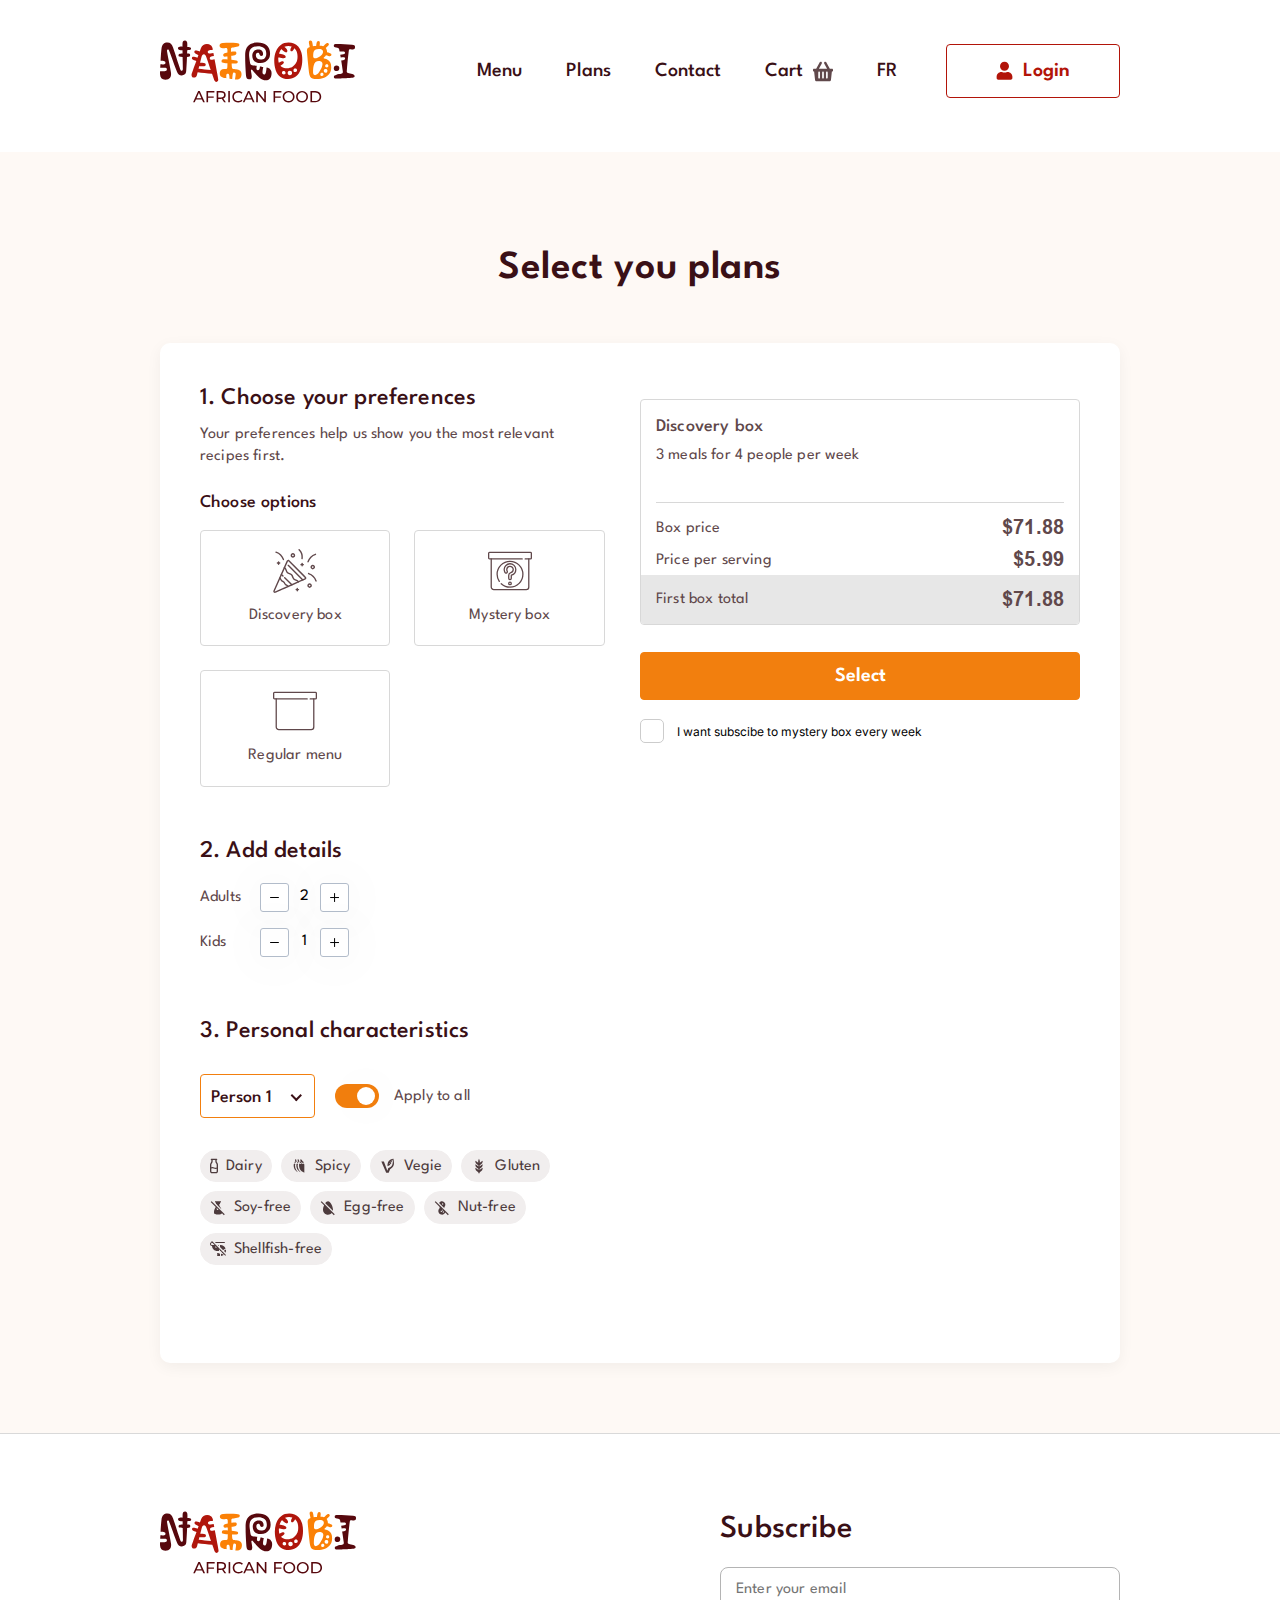
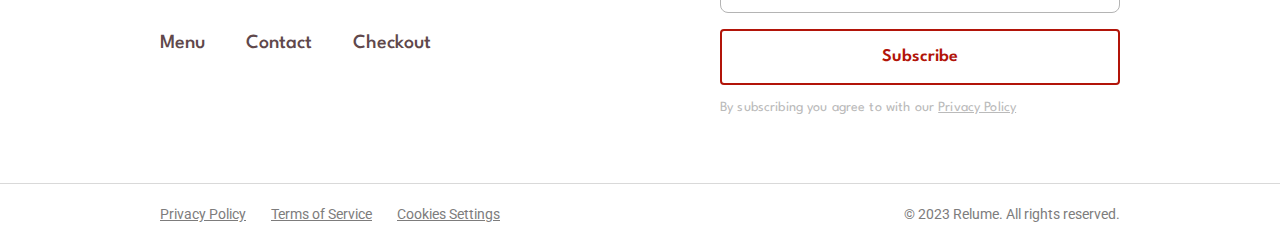
==== index.html @ 66b484bf "add" ====
<!doctype html>
<html lang="en">
<head>
	<meta charset="UTF-8">
	<meta name="viewport"
				content="width=device-width, user-scalable=no, initial-scale=1.0, maximum-scale=1.0, minimum-scale=1.0">
	<meta http-equiv="X-UA-Compatible" content="ie=edge">
	<title>Nairobi</title>

	
	<!-- Main style -->
	<link rel="stylesheet" href="css/normalize.css"/>
	<link rel="preconnect" href="https://fonts.googleapis.com">
	<link rel="preconnect" href="https://fonts.gstatic.com" crossorigin>
	<link href="https://fonts.googleapis.com/css2?family=Inter&family=League+Spartan:wght@300;400;500;600;700&family=Roboto&display=swap" rel="stylesheet">
	<link rel="stylesheet" href="css/font.css"/>
	<link rel="stylesheet" href="css/jquery.fancybox.min.css"/>
	<link rel="stylesheet" type="text/css" href="css/nice-select.css"/>
	<link rel="stylesheet" type="text/css" href="css/swiper.min.css"/>
	<link rel="stylesheet" type="text/css" href="css/styles.css"/>
	<link rel="stylesheet" type="text/css" href="css/responsive.css"/>
	
</head>
<body>

  <header>
		<div class="top-line">
			<div class="content-width">
				<div class="logo-wrap">
					<a href="index.html"><img src="img/logo.svg" alt=""></a>
				</div>
				<div class="right">
					<div class="top-menu">
						<ul>
							<li><a href="#">Menu</a></li>
							<li><a href="#">Plans </a></li>
							<li><a href="#">Contact</a></li>
							<li><a href="#">Cart <img src="img/icon-7.svg" alt=""></a></li>
							<li><a href="#">FR</a></li>
						</ul>
						<div class="btn-wrap">
							<a href="#" class="btn-default btn-border-red"><img src="img/icon-8.svg" alt="">Login</a>
						</div>
					</div>
					<div class="open-menu">
						<a href="#">
							<img src="img/icon-6-1.svg" alt="">
						</a>
					</div>
				</div>
			</div>
		</div>
  </header>


	<div class="menu-responsive" id="menu-responsive" style="display: none">
		<div class="wrap">
			<div class="mob-menu">
				<ul>
					<li><a href="#">Menu</a></li>
					<li><a href="#">Plans </a></li>
					<li><a href="#">Contact</a></li>
					<li><a href="#">Cart <img src="img/icon-7.svg" alt=""></a></li>
				</ul>
				<div class="btn-wrap">
					<a href="#" class="btn-default btn-border-red"><img src="img/icon-8.svg" alt="">Login</a>
				</div>
			</div>
		</div>
	</div>

	<main>

		<section class="choose-block">
			<div class="content-width">
				<h1>Select you plans </h1>
				<div class="content">
					<form action="#" class="form-default">
						<div class="left">
							<p class="title">1. Choose your preferences</p>
							<p>Your preferences help us show you the most relevant recipes first. </p>
							<div class="input-wrap input-big-check">
								<p class="label">Choose options</p>
								<div class="wrap">
									<div class="item">
										<input type="radio" id="select-1-1" name="select-1">
										<label for="select-1-1" class="select-label">
										<span class="img-wrap">
											<img src="img/icon-2-1.svg" alt="">
										</span>
											<span class="text">Discovery box </span>
											<span class="check-img"><img src="img/icon-3.svg" alt=""></span>
										</label>
									</div>
									<div class="item">
										<input type="radio" id="select-1-2" name="select-1">
										<label for="select-1-2" class="select-label">
										<span class="img-wrap">
											<img src="img/icon-2-2.svg" alt="">
										</span>
											<span class="text">Mystery box </span>
											<span class="check-img"><img src="img/icon-3.svg" alt=""></span>
										</label>
									</div>
									<div class="item">
										<input type="radio" id="select-1-3" name="select-1">
										<label for="select-1-3" class="select-label">
										<span class="img-wrap">
											<img src="img/icon-2-3.svg" alt="">
										</span>
											<span class="text">Regular menu </span>
											<span class="check-img"><img src="img/icon-3.svg" alt=""></span>
										</label>
									</div>
								</div>
							</div>
							<div class="input-wrap input-wrap-number-col">
								<p class="title">2. Add details </p>
								<div class="number-item">
									<p>Adults </p>
									<div class="input-number ">
										<div class="btn-count btn-count-plus"><img src="img/icon-4-2.svg" alt=""></div>
										<input type="text" name="count" value="2" class="form-control"/>
										<div class="btn-count btn-count-minus"><img src="img/icon-4-1.svg" alt=""></div>
									</div>
								</div>
								<div class="number-item">
									<p>Kids</p>
									<div class="input-number ">
										<div class="btn-count btn-count-plus"><img src="img/icon-4-2.svg" alt=""></div>
										<input type="text" name="count" value="1" class="form-control"/>
										<div class="btn-count btn-count-minus"><img src="img/icon-4-1.svg" alt=""></div>
									</div>
								</div>
							</div>
							<div class="input-wrap input-wrap-characteristics">
								<p class="title">3. Personal characteristics</p>
								<div class="wrap">
									<div class="select-block">
										<label class="form-label" for="lang"></label>
										<select id="lang">
											<option value="0">Person 1</option>
											<option value="1">Person 2</option>
											<option value="2">Person 3</option>
											<option value="3">Person 4</option>
										</select>
									</div>

									<div class="check-new">
										<input type="checkbox" id="check-new" name="check-new" checked>
										<label for="check-new" class="label-new"></label>
										<span class="text">Apply to all</span>
									</div>
								</div>
								<div class="wrap-check">
									<div class="check-item">
										<input type="checkbox" id="check-2-1" name="check-2">
										<label for="check-2-1" class="round-check">
											<img src="img/icon-5-1.svg" alt="">
											<span class="text">Dairy </span>
										</label>
									</div>
									<div class="check-item">
										<input type="checkbox" id="check-2-2" name="check-2">
										<label for="check-2-2" class="round-check">
											<img src="img/icon-5-2.svg" alt="">
											<span class="text">Spicy</span>
										</label>
									</div>
									<div class="check-item">
										<input type="checkbox" id="check-2-3" name="check-2">
										<label for="check-2-3" class="round-check">
											<img src="img/icon-5-3.svg" alt="">
											<span class="text">Vegie</span>
										</label>
									</div>
									<div class="check-item">
										<input type="checkbox" id="check-2-4" name="check-2">
										<label for="check-2-4" class="round-check">
											<img src="img/icon-5-4.svg" alt="">
											<span class="text">Gluten</span>
										</label>
									</div>
									<div class="check-item">
										<input type="checkbox" id="check-2-5" name="check-2">
										<label for="check-2-5" class="round-check">
											<img src="img/icon-5-5.svg" alt="">
											<span class="text">Soy-free</span>
										</label>
									</div>
									<div class="check-item">
										<input type="checkbox" id="check-2-6" name="check-2">
										<label for="check-2-6" class="round-check">
											<img src="img/icon-5-6.svg" alt="">
											<span class="text">Egg-free</span>
										</label>
									</div>
									<div class="check-item">
										<input type="checkbox" id="check-2-7" name="check-2">
										<label for="check-2-7" class="round-check">
											<img src="img/icon-5-7.svg" alt="">
											<span class="text">Nut-free</span>
										</label>
									</div>
									<div class="check-item">
										<input type="checkbox" id="check-2-8" name="check-2">
										<label for="check-2-8" class="round-check">
											<img src="img/icon-5-8.svg" alt="">
											<span class="text">Shellfish-free</span>
										</label>
									</div>
								</div>
							</div>
						</div>
						<div class="total-block">
							<div class="total-wrap">
								<p class="sub-title">Discovery box </p>
								<p class="info">3 meals for 4 people per week</p>
								<ul>
									<li>
										<p>Box price</p>
										<p><b>$71.88</b></p>
									</li>
									<li>
										<p>Price per serving</p>
										<p><b>$5.99</b></p>
									</li>
									<li class="last">
										<p>First box total</p>
										<p><b>$71.88</b></p>
									</li>
								</ul>
							</div>
							<div class="btn-wrap">
								<button type="submit" class="btn-default">Select </button>
							</div>
							<div class="check-total">
								<input type="checkbox" id="total" name="total">
								<label for="total" class="total-label">
									<span class="text">I want subscibe to mystery box every week</span>
								</label>
							</div>
						</div>
					</form>
				</div>
			</div>
		</section>

		
	</main>

  <footer>
    <div class="content-width">
			<div class="content">
				<div class="left">
					<div class="logo-wrap">
						<a href="index.html">
							<img src="img/logo.svg" alt="">
						</a>
					</div>
					<nav class="footer-menu">
						<ul>
							<li><a href="#">Menu</a></li>
							<li><a href="#">Contact</a></li>
							<li><a href="#">Checkout</a></li>
						</ul>
					</nav>
				</div>
				<div class="form-wrap">
					<p class="title">Subscribe</p>
					<form action="#" class="footer-form">
						<label for="subscribe"></label>
						<input type="email" name="subscribe" id="subscribe" placeholder="Enter your email">
						<button type="submit" class="btn-default btn-border-red">Subscribe</button>
					</form>
					<p>By subscribing you agree to with our <a href="#">Privacy Policy</a></p>
				</div>
			</div>
    </div>
		<div class="bottom">
			<div class="content-width">
				<ul class="bottom-menu">
					<li><a href="#">Privacy Policy</a></li>
					<li><a href="#">Terms of Service</a></li>
					<li><a href="#">Cookies Settings</a></li>
				</ul>
				<div class="text">
					<p>© 2023 Relume. All rights reserved.</p>
				</div>
			</div>
		</div>
  </footer>






  <script src="js/jquery.min.js"></script>
	<script src="js/swiper.js"></script>
	<script src="js/jquery.fancybox.min.js"></script>
	<script src="js/jquery.nice-select.min.js"></script>
	<script src="js/script.js"></script>
</body>
</html>
---- css/font.css ----
@font-face {
  font-family: 'Arial';
  src: url('../fonts/Arial-BoldMT.woff2') format('woff2'),
  url('../fonts/Arial-BoldMT.woff') format('woff');
  font-weight: bold;
  font-style: normal;
  font-display: swap;
}
---- css/nice-select.css ----
.nice-select {
  -webkit-tap-highlight-color: transparent;
  background-color: #fff;
  border-radius: 5px;
  border: solid 1px #e8e8e8;
  box-sizing: border-box;
  clear: both;
  cursor: pointer;
  display: block;
  float: left;
  font-family: inherit;
  font-size: 14px;
  font-weight: normal;
  height: 42px;
  line-height: 40px;
  outline: none;
  padding-left: 18px;
  padding-right: 30px;
  position: relative;
  text-align: left !important;
  -webkit-transition: all 0.2s ease-in-out;
  transition: all 0.2s ease-in-out;
  -webkit-user-select: none;
     -moz-user-select: none;
      -ms-user-select: none;
          user-select: none;
  white-space: nowrap;
  width: auto; }
  .nice-select:hover {
    border-color: #dbdbdb; }
  .nice-select:active, .nice-select.open, .nice-select:focus {
    border-color: #999; }
  .nice-select:after {
    border-bottom: 2px solid #999;
    border-right: 2px solid #999;
    content: '';
    display: block;
    height: 5px;
    margin-top: -4px;
    pointer-events: none;
    position: absolute;
    right: 12px;
    top: 50%;
    -webkit-transform-origin: 66% 66%;
        -ms-transform-origin: 66% 66%;
            transform-origin: 66% 66%;
    -webkit-transform: rotate(45deg);
        -ms-transform: rotate(45deg);
            transform: rotate(45deg);
    -webkit-transition: all 0.15s ease-in-out;
    transition: all 0.15s ease-in-out;
    width: 5px; }
  .nice-select.open:after {
    -webkit-transform: rotate(-135deg);
        -ms-transform: rotate(-135deg);
            transform: rotate(-135deg); }
  .nice-select.open .list {
    opacity: 1;
    pointer-events: auto;
    -webkit-transform: scale(1) translateY(0);
        -ms-transform: scale(1) translateY(0);
            transform: scale(1) translateY(0); }
  .nice-select.disabled {
    border-color: #ededed;
    color: #999;
    pointer-events: none; }
    .nice-select.disabled:after {
      border-color: #cccccc; }
  .nice-select.wide {
    width: 100%; }
    .nice-select.wide .list {
      left: 0 !important;
      right: 0 !important; }
  .nice-select.right {
    float: right; }
    .nice-select.right .list {
      left: auto;
      right: 0; }
  .nice-select.small {
    font-size: 12px;
    height: 36px;
    line-height: 34px; }
    .nice-select.small:after {
      height: 4px;
      width: 4px; }
    .nice-select.small .option {
      line-height: 34px;
      min-height: 34px; }
  .nice-select .list {
    background-color: #fff;
    border-radius: 5px;
    box-shadow: 0 0 0 1px rgba(68, 68, 68, 0.11);
    box-sizing: border-box;
    margin-top: 4px;
    opacity: 0;
    overflow: hidden;
    padding: 0;
    pointer-events: none;
    position: absolute;
    top: 100%;
    left: 0;
    -webkit-transform-origin: 50% 0;
        -ms-transform-origin: 50% 0;
            transform-origin: 50% 0;
    -webkit-transform: scale(0.75) translateY(-21px);
        -ms-transform: scale(0.75) translateY(-21px);
            transform: scale(0.75) translateY(-21px);
    -webkit-transition: all 0.2s cubic-bezier(0.5, 0, 0, 1.25), opacity 0.15s ease-out;
    transition: all 0.2s cubic-bezier(0.5, 0, 0, 1.25), opacity 0.15s ease-out;
    z-index: 9; }
    .nice-select .list:hover .option:not(:hover) {
      background-color: transparent !important; }
  .nice-select .option {
    cursor: pointer;
    font-weight: 400;
    line-height: 40px;
    list-style: none;
    min-height: 40px;
    outline: none;
    padding-left: 18px;
    padding-right: 29px;
    text-align: left;
    -webkit-transition: all 0.2s;
    transition: all 0.2s; }
    .nice-select .option:hover, .nice-select .option.focus, .nice-select .option.selected.focus {
      background-color: #f6f6f6; }
    .nice-select .option.selected {
      font-weight: bold; }
    .nice-select .option.disabled {
      background-color: transparent;
      color: #999;
      cursor: default; }

.no-csspointerevents .nice-select .list {
  display: none; }

.no-csspointerevents .nice-select.open .list {
  display: block; }
---- css/styles.css ----
/*&:after {
  content: "";
  display: table;
  clear: both;}*/
body {
  font-family: 'League Spartan', sans-serif;
  scroll-behavior: smooth;
  font-style: normal;
  font-weight: 400;
  font-size: 16px;
  line-height: 24px;
  min-width: 320px;
  position: relative;
  background: #fff;
  max-width: 3000px;
  margin: auto;
  color: #3A1016; }

header, section, footer {
  margin: auto; }

a {
  text-decoration: none; }
  a:focus {
    outline: none !important; }

a:hover, a:focus, a:active {
  text-decoration: none; }

* {
  -webkit-box-sizing: border-box;
  box-sizing: border-box;
  -webkit-font-smoothing: antialiased;
  -moz-osx-font-smoothing: grayscale; }

a, button {
  -webkit-transition: all .4s ease;
  transition: all .4s ease; }

figure {
  margin: 0; }
  figure img {
    width: auto;
    max-width: 100%;
    vertical-align: top; }

ul {
  margin: 0;
  padding: 0; }
  ul li {
    list-style-type: none; }

p, a {
  color: #3A1016;
  margin: 0; }

.content-width {
  width: 1530px;
  margin: auto; }

h1, h2 {
  margin: 0 0 30px; }

h3 {
  margin: 0 0 30px; }

h4 {
  margin: 0 0 30px; }

h5 {
  margin: 0 0 10px; }

h6 {
  margin: 0 0 10px; }

input:invalid {
  -webkit-box-shadow: none;
          box-shadow: none; }

input, textarea, button {
  outline: none !important; }

/*---------------------------------HEADER----------------------------------*/
header {
  background: #fff;
  position: relative;
  z-index: 99; }

.is-menu {
  overflow: hidden; }

header.is-active {
  z-index: 99999; }

.open-menu {
  display: none; }

.top-line {
  padding: 40px 0; }
  .top-line .content-width {
    display: -webkit-box;
    display: -ms-flexbox;
    display: flex;
    -webkit-box-pack: justify;
        -ms-flex-pack: justify;
            justify-content: space-between; }
  .top-line .logo-wrap {
    width: 196px; }
    .top-line .logo-wrap img {
      width: 100%; }
  .top-line .right {
    width: calc(100% - 200px); }
  .top-line .nav-list {
    padding-right: 200px;
    display: -webkit-box;
    display: -ms-flexbox;
    display: flex;
    width: -webkit-fit-content;
    width: -moz-fit-content;
    width: fit-content;
    margin: auto;
    padding-top: 5px; }
    .top-line .nav-list li {
      width: 135px;
      margin-right: 0;
      position: relative; }
      .top-line .nav-list li a {
        display: -webkit-box;
        display: -ms-flexbox;
        display: flex;
        -webkit-box-orient: vertical;
        -webkit-box-direction: normal;
            -ms-flex-direction: column;
                flex-direction: column;
        -webkit-box-align: center;
            -ms-flex-align: center;
                align-items: center;
        -webkit-box-pack: center;
            -ms-flex-pack: center;
                justify-content: center; }
        .top-line .nav-list li a .number {
          width: 28px;
          height: 28px;
          padding-top: 1px;
          background: #BFBFBF;
          color: #FFF;
          text-align: center;
          font-size: 20px;
          font-style: normal;
          font-weight: 600;
          line-height: 140%;
          /* 28px */
          letter-spacing: 0.2px;
          display: -webkit-box;
          display: -ms-flexbox;
          display: flex;
          -webkit-box-pack: center;
              -ms-flex-pack: center;
                  justify-content: center;
          -webkit-box-align: center;
              -ms-flex-align: center;
                  align-items: center;
          margin-bottom: 13px;
          border-radius: 100%;
          position: relative; }
          .top-line .nav-list li a .number .check {
            display: none; }
          .top-line .nav-list li a .number:after {
            position: absolute;
            top: 50%;
            left: calc(100% - 2px);
            width: 120px;
            content: '';
            height: 8px;
            background: #BFBFBF;
            margin-top: -4px; }
        .top-line .nav-list li a .text {
          color: #60484B;
          font-size: 20px;
          font-style: normal;
          font-weight: 500;
          line-height: normal;
          display: block;
          text-align: center; }
    .top-line .nav-list li:last-child {
      margin-right: 0; }
      .top-line .nav-list li:last-child .number:after {
        display: none; }
    .top-line .nav-list .active .number {
      font-size: 0;
      background: transparent; }
      .top-line .nav-list .active .number .check {
        display: block;
        width: 40px;
        min-width: 40px;
        height: 40px;
        margin: -4px 0 0 -6px;
        position: relative;
        border: 1px solid #F27F0E;
        background: #FFF;
        padding: 6px;
        border-radius: 100%;
        z-index: 2; }
        .top-line .nav-list .active .number .check img {
          width: 100%;
          height: 100%;
          position: relative;
          z-index: 10; }

.top-menu {
  display: -webkit-box;
  display: -ms-flexbox;
  display: flex;
  -webkit-box-pack: end;
      -ms-flex-pack: end;
          justify-content: flex-end;
  -webkit-box-align: center;
      -ms-flex-align: center;
          align-items: center;
  padding: 4px 0 0; }
  .top-menu ul {
    display: -webkit-box;
    display: -ms-flexbox;
    display: flex; }
    .top-menu ul li {
      margin-right: 44px; }
      .top-menu ul li a {
        display: -webkit-box;
        display: -ms-flexbox;
        display: flex;
        -webkit-box-align: center;
            -ms-flex-align: center;
                align-items: center;
        font-size: 20px;
        font-style: normal;
        font-weight: 500;
        line-height: 130%; }
        .top-menu ul li a img {
          margin-left: 10px; }
        .top-menu ul li a:hover {
          opacity: 0.7; }
    .top-menu ul li:last-child {
      margin-right: 0; }
  .top-menu .btn-wrap {
    margin-left: 49px; }
    .top-menu .btn-wrap a {
      border-width: 1px;
      height: 54px;
      line-height: 52px;
      padding: 0 49px; }
      .top-menu .btn-wrap a img {
        margin-right: 10px;
        position: relative;
        top: 4px; }
      .top-menu .btn-wrap a:hover img {
        -webkit-filter: invert(82%) sepia(86%) saturate(5402%) hue-rotate(303deg) brightness(272%) contrast(98%);
                filter: invert(82%) sepia(86%) saturate(5402%) hue-rotate(303deg) brightness(272%) contrast(98%); }

/*--------------------------------END-HEADER----------------------------------*/
/*----------------------------CHOOSE-BLOCK----------------------------*/
h1, h2 {
  color: #3A1016;
  text-align: center;
  font-size: 64px;
  font-style: normal;
  font-weight: 600;
  line-height: 120%;
  /* 76.8px */
  letter-spacing: 0.64px; }

.choose-block {
  padding: 93px 0 70px;
  background: #FEF9F5; }
  .choose-block h1, .choose-block h2 {
    margin-bottom: 75px; }
  .choose-block .content {
    border-radius: 10px;
    background: #FFF;
    -webkit-box-shadow: 0px 4px 15px 0px rgba(0, 0, 0, 0.05);
            box-shadow: 0px 4px 15px 0px rgba(0, 0, 0, 0.05);
    padding: 84px 113px;
    width: 1270px;
    margin: auto;
    max-width: 100%; }
    .choose-block .content p {
      color: #60484B;
      font-size: 16px;
      font-style: normal;
      font-weight: 400;
      line-height: 140%;
      /* 22.4px */
      letter-spacing: 0.16px;
      margin-bottom: 22px; }
    .choose-block .content .title {
      color: #3A1016;
      font-size: 24px;
      font-style: normal;
      font-weight: 500;
      line-height: 130%;
      margin-bottom: 10px; }
    .choose-block .content .label {
      color: #3A1016;
      font-size: 18px;
      font-style: normal;
      font-weight: 500;
      line-height: 24px;
      margin-bottom: 15px; }
  .choose-block .left {
    width: 46%; }
  .choose-block .total-block {
    width: 440px;
    padding-top: 16px; }
    .choose-block .total-block .btn-wrap {
      width: 100%;
      margin-bottom: 24px; }
      .choose-block .total-block .btn-wrap .btn-default {
        width: 100%; }
    .choose-block .total-block .total-wrap {
      border-radius: 4px;
      border: 1px solid #D8D8D8;
      background: #FFF;
      padding: 15px 15px 0;
      margin-bottom: 27px; }
    .choose-block .total-block .sub-title {
      font-size: 18px;
      font-style: normal;
      font-weight: 500;
      line-height: 24px;
      margin-bottom: 6px; }
    .choose-block .total-block .info {
      font-size: 16px;
      font-style: normal;
      font-weight: 400;
      line-height: 140%;
      /* 22.4px */
      letter-spacing: 0.16px;
      margin-bottom: 35px; }
    .choose-block .total-block ul {
      padding-top: 12px;
      border-top: 1px solid #D8D8D8; }
      .choose-block .total-block ul li {
        margin-bottom: 5px;
        display: -webkit-box;
        display: -ms-flexbox;
        display: flex;
        -webkit-box-pack: justify;
            -ms-flex-pack: justify;
                justify-content: space-between;
        -webkit-box-align: center;
            -ms-flex-align: center;
                align-items: center; }
        .choose-block .total-block ul li p {
          margin: 0;
          font-size: 16px;
          font-style: normal;
          font-weight: 400;
          line-height: 140%;
          /* 22.4px */
          letter-spacing: 0.16px; }
          .choose-block .total-block ul li p b {
            font-family: "Arial", sans-serif;
            font-size: 19.688px;
            font-style: normal;
            font-weight: 700;
            line-height: 24px; }
      .choose-block .total-block ul .last {
        position: relative;
        padding: 7px 0 10px;
        margin-bottom: 0; }
        .choose-block .total-block ul .last:after {
          position: absolute;
          top: -5px;
          bottom: 0;
          left: -15px;
          right: -15px;
          content: '';
          background: #E7E7E7;
          border-radius: 0 0 3px 3px; }
        .choose-block .total-block ul .last p {
          position: relative;
          z-index: 1; }
  .choose-block .check-total {
    position: relative; }
    .choose-block .check-total input {
      position: absolute;
      top: 0;
      left: 0;
      z-index: 2;
      opacity: 0;
      cursor: pointer; }
    .choose-block .check-total .total-label {
      display: block;
      width: -webkit-fit-content;
      width: -moz-fit-content;
      width: fit-content;
      padding-left: 37px;
      color: #000;
      font-family: "Inter", sans-serif;
      font-size: 12px;
      font-style: normal;
      font-weight: 400;
      line-height: normal;
      position: relative; }
      .choose-block .check-total .total-label:before {
        position: absolute;
        top: -5px;
        left: 0;
        content: '';
        width: 24px;
        height: 24px;
        border-radius: 5px;
        -webkit-box-sizing: border-box;
                box-sizing: border-box;
        border: 1px solid #cccccc; }
    .choose-block .check-total input:checked + .total-label:before {
      border-color: #F27F0E;
      background: #F27F0E; }
    .choose-block .check-total input:checked + .total-label:after {
      position: absolute;
      top: -4px;
      left: 1px;
      width: 22px;
      height: 22px;
      content: '';
      background: url("../img/icon-3.svg") no-repeat center;
      background-size: contain; }

.btn-default {
  display: inline-block;
  cursor: pointer;
  outline: none !important;
  border-radius: 4px;
  background: #F27F0E;
  text-align: center;
  padding: 0 20px;
  border: 1px solid #F27F0E;
  line-height: 46px;
  font-size: 20px;
  font-style: normal;
  font-weight: 600;
  color: #fff;
  height: 48px;
  -webkit-transition: all .4s ease;
  transition: all .4s ease; }
  .btn-default:hover {
    background: #b35904;
    border-color: #b35904; }

.form-default {
  display: -webkit-box;
  display: -ms-flexbox;
  display: flex;
  -webkit-box-pack: justify;
      -ms-flex-pack: justify;
          justify-content: space-between;
  -ms-flex-wrap: wrap;
      flex-wrap: wrap; }
  .form-default .input-wrap {
    margin-bottom: 49px;
    position: relative; }
  .form-default .input-big-check .wrap {
    display: -webkit-box;
    display: -ms-flexbox;
    display: flex;
    -ms-flex-wrap: wrap;
        flex-wrap: wrap;
    grid-gap: 24px 24px; }
    .form-default .input-big-check .wrap .item {
      width: calc(50% - 12px);
      position: relative; }
      .form-default .input-big-check .wrap .item input {
        position: absolute;
        top: 0;
        left: 0;
        width: 100%;
        height: 100%;
        opacity: 0;
        cursor: pointer;
        z-index: 2; }
      .form-default .input-big-check .wrap .item .select-label {
        display: -webkit-box;
        display: -ms-flexbox;
        display: flex;
        -webkit-box-orient: vertical;
        -webkit-box-direction: normal;
            -ms-flex-direction: column;
                flex-direction: column;
        -webkit-box-pack: center;
            -ms-flex-pack: center;
                justify-content: center;
        -webkit-box-align: center;
            -ms-flex-align: center;
                align-items: center;
        -webkit-transition: all .4s ease;
        transition: all .4s ease;
        position: relative;
        border-radius: 4px;
        border: 1px solid #D8D8D8;
        background: #FFF;
        padding: 18px 30px; }
        .form-default .input-big-check .wrap .item .select-label .img-wrap {
          width: 44px;
          height: 44px;
          margin-bottom: 12px; }
          .form-default .input-big-check .wrap .item .select-label .img-wrap img {
            width: 100%;
            vertical-align: top; }
        .form-default .input-big-check .wrap .item .select-label .text {
          color: #60484B;
          text-align: center;
          font-size: 16px;
          font-style: normal;
          font-weight: 400;
          line-height: 140%;
          /* 22.4px */
          letter-spacing: 0.16px;
          display: block; }
        .form-default .input-big-check .wrap .item .select-label .check-img {
          position: absolute;
          top: 9px;
          left: 9px;
          display: none;
          z-index: 5; }
      .form-default .input-big-check .wrap .item input:hover + .select-label {
        border: 1px solid #F27F0E;
        background: #F0F2F2; }
      .form-default .input-big-check .wrap .item input:checked + .select-label {
        border: 1px solid #F27F0E;
        background: #F0F2F2; }
        .form-default .input-big-check .wrap .item input:checked + .select-label .img-wrap img {
          -webkit-filter: invert(49%) sepia(74%) saturate(626%) hue-rotate(350deg) brightness(99%) contrast(99%);
                  filter: invert(49%) sepia(74%) saturate(626%) hue-rotate(350deg) brightness(99%) contrast(99%); }
        .form-default .input-big-check .wrap .item input:checked + .select-label .check-img {
          display: block; }
  .form-default .input-wrap-number-col p.title {
    margin-bottom: 16px; }
  .form-default .input-wrap-number-col .number-item {
    display: -webkit-box;
    display: -ms-flexbox;
    display: flex;
    -webkit-box-align: center;
        -ms-flex-align: center;
            align-items: center; }
    .form-default .input-wrap-number-col .number-item p {
      padding-top: 2px;
      color: #60484B;
      font-size: 16px;
      font-style: normal;
      font-weight: 400;
      line-height: 140%;
      /* 22.4px */
      letter-spacing: 0.16px;
      margin: 0;
      width: 60px; }
  .form-default .input-wrap-number-col .input-number {
    width: 89px;
    display: -webkit-box;
    display: -ms-flexbox;
    display: flex;
    -webkit-box-pack: justify;
        -ms-flex-pack: justify;
            justify-content: space-between;
    -webkit-box-orient: horizontal;
    -webkit-box-direction: reverse;
        -ms-flex-direction: row-reverse;
            flex-direction: row-reverse; }
    .form-default .input-wrap-number-col .input-number .btn-count {
      width: 29px;
      height: 29px;
      display: -webkit-box;
      display: -ms-flexbox;
      display: flex;
      -webkit-box-pack: center;
          -ms-flex-pack: center;
              justify-content: center;
      -webkit-box-align: center;
          -ms-flex-align: center;
              align-items: center;
      border-radius: 3px;
      border: 1px solid #B2BCCA;
      -webkit-box-shadow: 0px 2px 40px 0px rgba(133, 133, 133, 0.08);
              box-shadow: 0px 2px 40px 0px rgba(133, 133, 133, 0.08);
      cursor: pointer; }
    .form-default .input-wrap-number-col .input-number input {
      text-align: center;
      height: 29px;
      line-height: 30px;
      background: transparent;
      border: none;
      width: 29px; }
  .form-default .input-wrap-number-col .number-item + .number-item {
    margin-top: 16px; }
  .form-default .input-wrap-characteristics {
    padding-top: 10px; }
    .form-default .input-wrap-characteristics .title {
      margin-bottom: 27px; }
    .form-default .input-wrap-characteristics .wrap {
      display: -webkit-box;
      display: -ms-flexbox;
      display: flex;
      -ms-flex-wrap: wrap;
          flex-wrap: wrap;
      margin-bottom: 32px; }
    .form-default .input-wrap-characteristics .wrap-check {
      display: -webkit-box;
      display: -ms-flexbox;
      display: flex;
      -ms-flex-wrap: wrap;
          flex-wrap: wrap; }
      .form-default .input-wrap-characteristics .wrap-check .check-item {
        margin: 0 9px 9px 0;
        display: inline-block;
        position: relative; }
        .form-default .input-wrap-characteristics .wrap-check .check-item input {
          position: absolute;
          top: 0;
          left: 0;
          width: 100%;
          height: 100%;
          opacity: 0;
          cursor: pointer;
          z-index: 2; }
        .form-default .input-wrap-characteristics .wrap-check .check-item .round-check {
          display: -webkit-box;
          display: -ms-flexbox;
          display: flex;
          -webkit-transition: all .4s ease;
          transition: all .4s ease;
          -webkit-box-align: center;
              -ms-flex-align: center;
                  align-items: center;
          width: -webkit-fit-content;
          width: -moz-fit-content;
          width: fit-content;
          border-radius: 50px;
          background: #F1EEEE;
          border: 1px solid #F1EEEE;
          padding: 3px 9px; }
          .form-default .input-wrap-characteristics .wrap-check .check-item .round-check .text {
            color: #4D3B3D;
            font-size: 16px;
            font-style: normal;
            font-weight: 400;
            line-height: 140%;
            /* 22.4px */
            letter-spacing: 0.16px;
            display: inline-block;
            margin-left: 8px;
            padding-top: 2px; }
        .form-default .input-wrap-characteristics .wrap-check .check-item input:checked + .round-check {
          border: 1px solid #F27F0E;
          background: #FBF0D5; }
    .form-default .input-wrap-characteristics .select-block {
      margin-right: 20px; }
    .form-default .input-wrap-characteristics .check-new {
      position: relative;
      display: -webkit-box;
      display: -ms-flexbox;
      display: flex;
      -webkit-box-align: center;
          -ms-flex-align: center;
              align-items: center; }
      .form-default .input-wrap-characteristics .check-new input {
        position: absolute;
        top: 0;
        left: 0;
        width: 44px;
        height: 24px;
        opacity: 0;
        cursor: pointer;
        z-index: 2; }
      .form-default .input-wrap-characteristics .check-new .label-new {
        display: inline-block;
        width: 44px;
        border-radius: 100px;
        background: #F1EEEE;
        height: 24px;
        -webkit-transition: all .4s ease;
        transition: all .4s ease;
        position: relative;
        margin-right: 15px; }
        .form-default .input-wrap-characteristics .check-new .label-new:after {
          display: inline-block;
          position: absolute;
          top: 3px;
          left: 3px;
          content: '';
          border-radius: 100%;
          width: 18px;
          height: 18px;
          -webkit-box-shadow: 0px 2px 60px 0px rgba(26, 30, 35, 0.08), 0px 0px 60px 0px rgba(26, 30, 35, 0.12);
                  box-shadow: 0px 2px 60px 0px rgba(26, 30, 35, 0.08), 0px 0px 60px 0px rgba(26, 30, 35, 0.12);
          background: #fff;
          -webkit-transition: all .4s ease;
          transition: all .4s ease; }
      .form-default .input-wrap-characteristics .check-new .text {
        color: #60484B;
        font-size: 16px;
        font-style: normal;
        font-weight: 400;
        line-height: 140%;
        /* 22.4px */
        letter-spacing: 0.16px;
        padding-top: 2px; }
      .form-default .input-wrap-characteristics .check-new input:checked + .label-new {
        background: #F27F0E; }
        .form-default .input-wrap-characteristics .check-new input:checked + .label-new:after {
          left: 22px; }
  .form-default .nice-select {
    border-radius: 4px;
    border: 1px solid #F27F0E;
    background: #FFF;
    height: 44px;
    padding-left: 10px;
    line-height: 42px;
    color: #3A1016;
    font-size: 18px;
    font-style: normal;
    font-weight: 500;
    padding-top: 2px;
    min-width: 115px; }
    .form-default .nice-select:after {
      width: 6px;
      height: 6px;
      border-bottom: 2px solid #3A1016;
      border-right: 2px solid #3A1016;
      right: 15px; }
  .form-default .nice-select .list {
    min-width: 100%; }

/*---------------------------END-CHOOSE-BLOCK----------------------------*/
/*---------------------------FOOTER----------------------------*/
footer {
  border-top: 1px solid #D9D9D9;
  background: #FFF;
  padding: 77px 0 0; }
  footer .content {
    display: -webkit-box;
    display: -ms-flexbox;
    display: flex;
    -webkit-box-pack: justify;
        -ms-flex-pack: justify;
            justify-content: space-between;
    -ms-flex-wrap: wrap;
        flex-wrap: wrap; }
  footer .left {
    width: 50%; }
  footer .logo-wrap {
    margin-bottom: 50px; }
  footer .form-wrap {
    width: 400px; }
    footer .form-wrap p {
      color: #BABABA;
      font-size: 14px;
      font-style: normal;
      font-weight: 400;
      line-height: 120%;
      letter-spacing: 0.14px; }
      footer .form-wrap p a {
        color: #BABABA;
        font-size: 14px;
        font-style: normal;
        font-weight: 400;
        line-height: 120%;
        letter-spacing: 0.14px;
        -webkit-text-decoration-line: underline;
                text-decoration-line: underline; }
        footer .form-wrap p a:hover {
          color: #000; }
    footer .form-wrap .title {
      color: #3A1016;
      font-size: 32px;
      font-style: normal;
      font-weight: 500;
      line-height: 120%;
      /* 38.4px */
      letter-spacing: 0.32px;
      margin-bottom: 17px; }
  footer .footer-menu ul {
    display: -webkit-box;
    display: -ms-flexbox;
    display: flex;
    -ms-flex-wrap: wrap;
        flex-wrap: wrap; }
    footer .footer-menu ul li {
      margin-right: 41px; }
      footer .footer-menu ul li a {
        color: #60484B;
        font-size: 20px;
        font-style: normal;
        font-weight: 500;
        line-height: normal; }
        footer .footer-menu ul li a:hover {
          color: #000; }
    footer .footer-menu ul li:last-child {
      margin-right: 0; }
  footer .footer-form {
    width: 100%; }
    footer .footer-form label {
      display: none; }
    footer .footer-form input {
      width: 100%;
      border-radius: 8px;
      border: 1px solid #B4B4B4;
      background: #FFF;
      height: 46px;
      line-height: 44px;
      font-size: 16px;
      font-style: normal;
      font-weight: 400;
      letter-spacing: 0.16px;
      color: #000;
      margin-bottom: 16px;
      padding: 0 15px; }
    footer .footer-form button {
      width: 100%;
      font-size: 18px;
      height: 56px;
      line-height: 52px;
      margin-bottom: 15px; }
  footer .bottom {
    margin-top: 67px;
    padding: 20px 0 20px;
    border-top: 1px solid #D9D9D9; }
    footer .bottom .content-width {
      display: -webkit-box;
      display: -ms-flexbox;
      display: flex;
      -webkit-box-pack: justify;
          -ms-flex-pack: justify;
              justify-content: space-between;
      -ms-flex-wrap: wrap;
          flex-wrap: wrap; }
    footer .bottom .bottom-menu {
      display: -webkit-box;
      display: -ms-flexbox;
      display: flex; }
      footer .bottom .bottom-menu li {
        margin-right: 25px; }
        footer .bottom .bottom-menu li a {
          font-family: "Roboto", sans-serif;
          color: #7D7C7C;
          font-size: 14px;
          font-style: normal;
          font-weight: 400;
          line-height: 150%;
          /* 21px */
          -webkit-text-decoration-line: underline;
                  text-decoration-line: underline; }
          footer .bottom .bottom-menu li a:hover {
            color: #000; }
      footer .bottom .bottom-menu li:last-child {
        margin-right: 0; }
    footer .bottom p {
      color: #7D7C7C;
      font-family: "Roboto", sans-serif;
      font-size: 14px;
      font-style: normal;
      font-weight: 400;
      line-height: 150%; }

.btn-border-red {
  background: #fff;
  border: 2px solid #B21409;
  color: #B21409; }
  .btn-border-red:hover {
    background: #B21409;
    color: #fff; }

/*--------------------------END-FOOTER----------------------------*/
.card-item-package .elementor-image-box-img {
  height: 360px; }

.card-item-package .elementor-image-box-img img {
  width: 100%;
  height: 100%;
  -o-object-fit: cover;
     object-fit: cover;
  -o-object-position: center;
     object-position: center;
  border-radius: 12px; }

/*# sourceMappingURL=styles.css.map */
---- css/responsive.css ----
@media (max-width: 1650px) {
  .content-width {
    width: 1200px; } }
@media (max-width: 1280px) {
  .content-width {
    width: 960px; }

  .choose-block .content {
    padding: 40px; }

  h1, h2 {
    font-size: 40px; }

  .choose-block h1, .choose-block h2 {
    margin-bottom: 50px; }

  .top-line .nav-list {
    padding-right: 0; } }
@media (max-width: 991px) {
  .content-width {
    width: 720px; }

  .top-line .nav-list {
    display: none; }

  .top-line .logo-wrap {
    width: 120px; }

  .top-line {
    padding: 20px 0; }

  .open-menu {
    display: inline-block;
    margin: 12px 0 0; }
    .open-menu a {
      display: -webkit-box;
      display: -ms-flexbox;
      display: flex;
      -webkit-box-orient: vertical;
      -webkit-box-direction: normal;
          -ms-flex-direction: column;
              flex-direction: column;
      width: 30px;
      height: 25px;
      position: relative; }
      .open-menu a img {
        vertical-align: top; }
      .open-menu a:after {
        position: absolute;
        top: 50%;
        left: 50%;
        -webkit-transform: translate(-50%, -50%);
                transform: translate(-50%, -50%);
        content: url("../img/icon-6-2.svg");
        opacity: 0; }

  .is-active .open-menu a img {
    opacity: 0; }
  .is-active .open-menu a:after {
    opacity: 1; }

  .top-line .right {
    display: -webkit-box;
    display: -ms-flexbox;
    display: flex;
    -webkit-box-pack: end;
        -ms-flex-pack: end;
            justify-content: flex-end; }

  .menu-responsive {
    width: 100%;
    background-size: cover;
    padding: 0;
    overflow: auto;
    margin: 0;
    vertical-align: top;
    position: absolute;
    height: auto;
    max-height: 100%;
    right: -100vw;
    top: 0;
    background: transparent;
    -webkit-transition: all .4s ease;
    transition: all .4s ease; }
    .menu-responsive .wrap {
      padding: 120px 40px 65px;
      width: 300px;
      margin: auto;
      float: right;
      background: #fff;
      min-height: 100vh; }
    .menu-responsive .fancybox-close-small {
      display: none; }
    .menu-responsive .nav-list {
      display: -webkit-box;
      display: -ms-flexbox;
      display: flex;
      -webkit-box-orient: vertical;
      -webkit-box-direction: normal;
          -ms-flex-direction: column;
              flex-direction: column;
      width: -webkit-fit-content;
      width: -moz-fit-content;
      width: fit-content;
      margin: auto; }
      .menu-responsive .nav-list li {
        width: 135px;
        margin-bottom: 50px;
        position: relative; }
        .menu-responsive .nav-list li a {
          display: -webkit-box;
          display: -ms-flexbox;
          display: flex;
          -webkit-box-orient: vertical;
          -webkit-box-direction: normal;
              -ms-flex-direction: column;
                  flex-direction: column;
          -webkit-box-align: center;
              -ms-flex-align: center;
                  align-items: center;
          -webkit-box-pack: center;
              -ms-flex-pack: center;
                  justify-content: center; }
          .menu-responsive .nav-list li a .number {
            width: 28px;
            height: 28px;
            padding-top: 1px;
            background: #BFBFBF;
            color: #FFF;
            text-align: center;
            font-size: 20px;
            font-style: normal;
            font-weight: 600;
            line-height: 140%;
            /* 28px */
            letter-spacing: 0.2px;
            display: -webkit-box;
            display: -ms-flexbox;
            display: flex;
            -webkit-box-pack: center;
                -ms-flex-pack: center;
                    justify-content: center;
            -webkit-box-align: center;
                -ms-flex-align: center;
                    align-items: center;
            margin-bottom: 13px;
            border-radius: 100%;
            position: relative; }
            .menu-responsive .nav-list li a .number .check {
              display: none; }
          .menu-responsive .nav-list li a .text {
            color: #60484B;
            font-size: 20px;
            font-style: normal;
            font-weight: 500;
            line-height: normal;
            display: block;
            text-align: center; }
      .menu-responsive .nav-list li:last-child {
        margin-right: 0; }
        .menu-responsive .nav-list li:last-child .number:after {
          display: none; }
      .menu-responsive .nav-list .active .number {
        font-size: 0;
        background: transparent; }
        .menu-responsive .nav-list .active .number .check {
          display: block;
          width: 40px;
          min-width: 40px;
          height: 40px;
          margin: -4px 0 0 -6px;
          position: relative;
          border: 1px solid #F27F0E;
          background: #FFF;
          padding: 6px;
          border-radius: 100%;
          z-index: 2; }
          .menu-responsive .nav-list .active .number .check img {
            width: 100%;
            height: 100%;
            position: relative;
            z-index: 10; }

  .is-menu .menu-responsive {
    right: 0; }

  .choose-block .left {
    width: 100%; }

  .choose-block .total-block {
    width: 100%; }

  footer .logo-wrap {
    width: 120px;
    margin-bottom: 25px; }
    footer .logo-wrap img {
      width: 100%; }

  footer .form-wrap {
    width: 350px; }

  .top-menu {
    display: none; }

  .mob-menu ul {
    margin-bottom: 55px; }
  .mob-menu li {
    margin-bottom: 24px; }
    .mob-menu li a {
      color: #60484B;
      font-size: 20px;
      font-style: normal;
      font-weight: 500;
      line-height: 130%;
      display: -webkit-box;
      display: -ms-flexbox;
      display: flex;
      -webkit-box-align: center;
          -ms-flex-align: center;
              align-items: center;
      width: -webkit-fit-content;
      width: -moz-fit-content;
      width: fit-content; }
      .mob-menu li a img {
        margin-left: 10px; }
  .mob-menu .btn-wrap a {
    border-width: 1px;
    height: 54px;
    line-height: 52px;
    padding: 0 49px;
    background: #fff !important;
    color: #B21409 !important; }
    .mob-menu .btn-wrap a img {
      margin-right: 10px;
      position: relative;
      top: 4px; } }
@media (max-width: 767px) {
  .content-width {
    width: 540px; }

  footer .left {
    width: 100%;
    margin-bottom: 30px; } }
@media (max-width: 575px) {
  .content-width {
    width: 100%;
    padding: 0 15px; }

  .top-line {
    padding: 16px 0; }

  .top-line .content-width {
    padding: 0 30px; }

  .open-menu a {
    width: 25px; }

  .open-menu {
    margin: 11px 4px 0 0; }

  .menu-responsive .wrap {
    width: 375px;
    max-width: 100%;
    padding: 120px 20px 65px; }

  .choose-block h1, .choose-block h2 {
    text-align: left;
    font-size: 35px;
    margin-bottom: 31px; }

  .choose-block {
    padding: 23px 0 70px; }

  .choose-block .content {
    padding: 0;
    -webkit-box-shadow: none;
            box-shadow: none;
    background: transparent; }

  .choose-block .content .title {
    margin-bottom: 22px; }

  .form-default .input-big-check .wrap .item {
    width: 100%; }

  .form-default .input-big-check .wrap .item .select-label {
    padding: 43px 30px; }

  .form-default .input-big-check .wrap {
    grid-gap: 15px 24px; }

  .form-default .input-wrap-number-col p.title {
    margin-bottom: 22px; }

  .form-default .input-wrap-number-col .number-item p {
    width: 67px; }

  .form-default .input-wrap-characteristics {
    padding-top: 0px;
    margin-bottom: 22px; }

  .form-default .input-wrap-characteristics .title {
    margin-bottom: 15px; }

  .form-default .input-wrap-characteristics .wrap {
    margin-bottom: 24px; }

  .choose-block .total-block .total-wrap {
    margin-bottom: 24px; }

  .choose-block .total-block .btn-wrap {
    margin-bottom: 36px; }

  footer {
    padding: 51px 0 20px; }

  footer .logo-wrap {
    margin-bottom: 33px; }

  footer .footer-menu ul {
    -webkit-box-orient: vertical;
    -webkit-box-direction: normal;
        -ms-flex-direction: column;
            flex-direction: column; }
    footer .footer-menu ul li {
      margin-bottom: 34px; }
    footer .footer-menu ul li:last-child {
      margin-bottom: 0; }

  footer .form-wrap .title {
    font-size: 25px; }

  footer .left {
    margin-bottom: 39px; }

  footer .footer-form button {
    height: 48px;
    line-height: 44px;
    margin-bottom: 17px; }

  footer .bottom {
    margin: 80px 15px 0;
    padding: 8px 0; }

  footer .bottom .content-width {
    padding: 0; }

  footer .bottom .bottom-menu li {
    margin-right: 0; }

  footer .bottom .bottom-menu {
    -webkit-box-pack: justify;
        -ms-flex-pack: justify;
            justify-content: space-between;
    margin-bottom: 13px;
    width: 100%; } }

/*# sourceMappingURL=responsive.css.map */
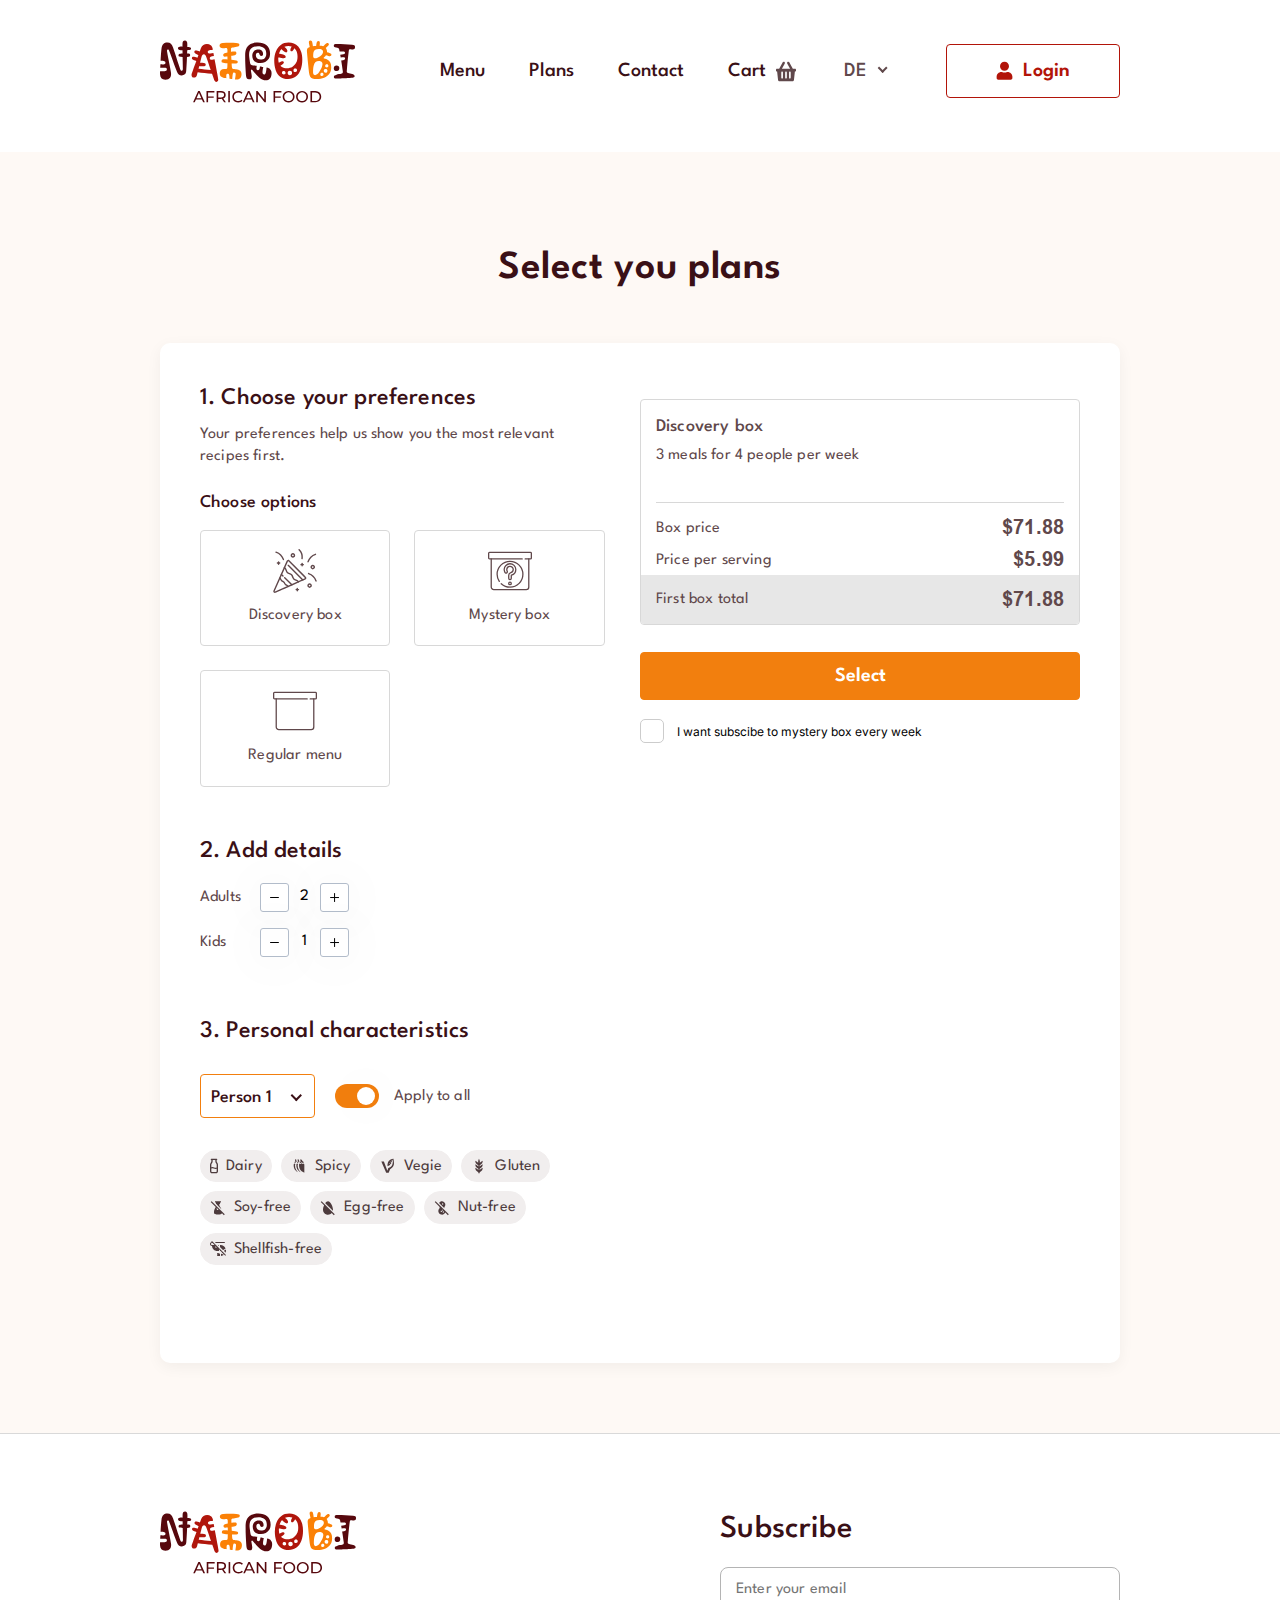
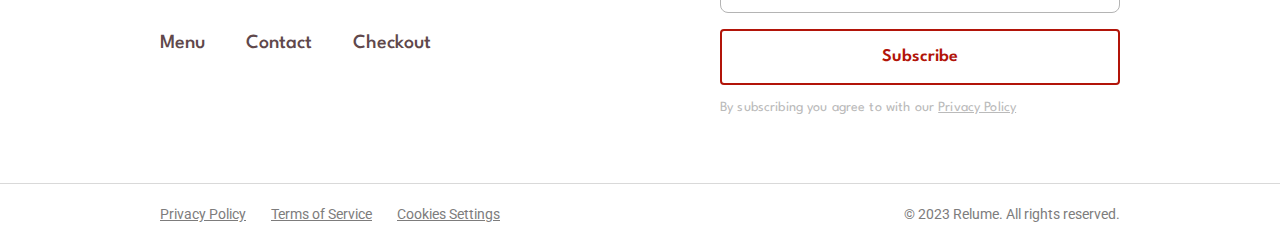
==== commit a4319dee: "add" ====
--- a/index.html
+++ b/index.html
@@ -36,8 +36,18 @@
 							<li><a href="#">Plans </a></li>
 							<li><a href="#">Contact</a></li>
 							<li><a href="#">Cart <img src="img/icon-7.svg" alt=""></a></li>
-							<li><a href="#">FR</a></li>
 						</ul>
+
+						<div class="lang-wrap">
+							<div class="nice-select" tabindex="0">
+								<span class="current">DE</span>
+								<ul class="list">
+									<li data-value="0" class="option focus"><a href="#">FR</a></li>
+									<li data-value="1" class="option selected"><a href="#">DE</a></li>
+									<li data-value="2" class="option"><a href="#">EN</a></li>
+								</ul>
+							</div>
+						</div>
 						<div class="btn-wrap">
 							<a href="#" class="btn-default btn-border-red"><img src="img/icon-8.svg" alt="">Login</a>
 						</div>
--- a/css/styles.css
+++ b/css/styles.css
@@ -218,13 +218,13 @@
       -ms-flex-align: center;
           align-items: center;
   padding: 4px 0 0; }
-  .top-menu ul {
+  .top-menu > ul {
     display: -webkit-box;
     display: -ms-flexbox;
     display: flex; }
-    .top-menu ul li {
+    .top-menu > ul li {
       margin-right: 44px; }
-      .top-menu ul li a {
+      .top-menu > ul li a {
         display: -webkit-box;
         display: -ms-flexbox;
         display: flex;
@@ -235,11 +235,11 @@
         font-style: normal;
         font-weight: 500;
         line-height: 130%; }
-        .top-menu ul li a img {
+        .top-menu > ul li a img {
           margin-left: 10px; }
-        .top-menu ul li a:hover {
+        .top-menu > ul li a:hover {
           opacity: 0.7; }
-    .top-menu ul li:last-child {
+    .top-menu > ul li:last-child {
       margin-right: 0; }
   .top-menu .btn-wrap {
     margin-left: 49px; }
@@ -868,16 +868,143 @@
     color: #fff; }
 
 /*--------------------------END-FOOTER----------------------------*/
-.card-item-package .elementor-image-box-img {
-  height: 360px; }
-
-.card-item-package .elementor-image-box-img img {
-  width: 100%;
-  height: 100%;
-  -o-object-fit: cover;
-     object-fit: cover;
-  -o-object-position: center;
-     object-position: center;
-  border-radius: 12px; }
+/*-------------------------PAGE-LOGIN---------------------------*/
+.top-line .nav-list li.current .number {
+  font-size: 0;
+  background: #fff;
+  z-index: 1111; }
+  .top-line .nav-list li.current .number .check {
+    display: block;
+    width: 100%;
+    height: 100%;
+    background: #fff;
+    border: 5px solid #F27F0E;
+    z-index: 1111;
+    position: absolute;
+    top: 0;
+    left: 0;
+    border-radius: 100%; }
+    .top-line .nav-list li.current .number .check img {
+      display: none; }
+
+.top-line .nav-list li.complete .number:after {
+  background: #F27F0E; }
+
+.login {
+  padding: 67px 0 92px; }
+  .login .title-wrap {
+    width: 100%; }
+  .login figure {
+    width: 50%; }
+    .login figure img {
+      width: 100%; }
+  .login .content {
+    padding: 92px 113px 101px;
+    display: -webkit-box;
+    display: -ms-flexbox;
+    display: flex;
+    -webkit-box-pack: justify;
+        -ms-flex-pack: justify;
+            justify-content: space-between;
+    -ms-flex-wrap: wrap;
+        flex-wrap: wrap; }
+  .login .form-wrap {
+    width: 42%;
+    padding-top: 3px; }
+    .login .form-wrap p {
+      color: #8C7679;
+      font-size: 18px;
+      font-style: normal;
+      font-weight: 400;
+      line-height: 140%;
+      /* 25.2px */
+      letter-spacing: 0.18px;
+      margin-bottom: 7px; }
+      .login .form-wrap p a {
+        color: #8C7679;
+        font-size: 18px;
+        font-style: normal;
+        font-weight: 400;
+        line-height: 140%;
+        /* 25.2px */
+        letter-spacing: 0.18px;
+        text-decoration: underline; }
+        .login .form-wrap p a:hover {
+          color: #F27F0E; }
+    .login .form-wrap .input-wrap-submit {
+      width: 100%; }
+      .login .form-wrap .input-wrap-submit .btn-default {
+        width: 100%; }
+    .login .form-wrap .input-wrap-login {
+      position: relative;
+      width: 100%;
+      margin-bottom: 20px; }
+      .login .form-wrap .input-wrap-login label {
+        position: absolute;
+        top: -12px;
+        left: 7px;
+        padding: 0 5px;
+        background: #fff;
+        font-size: 12px;
+        font-style: normal;
+        font-weight: 400;
+        line-height: 20px;
+        font-family: "Open Sans", sans-serif; }
+      .login .form-wrap .input-wrap-login input {
+        width: 100%;
+        border-radius: 4px;
+        border: 1px solid #B4B4B4;
+        background: #FFF;
+        height: 46px;
+        line-height: 44px;
+        font-size: 16px;
+        font-style: normal;
+        font-weight: 400;
+        letter-spacing: 0.16px;
+        color: #000;
+        padding: 0 15px; }
+    .login .form-wrap .link-wrap {
+      width: 100%;
+      margin-top: 21px;
+      text-align: center; }
+      .login .form-wrap .link-wrap a {
+        color: #F27F0E;
+        font-size: 18px;
+        font-style: normal;
+        font-weight: 600;
+        line-height: 130%;
+        /* 23.4px */
+        -webkit-text-decoration-line: underline;
+                text-decoration-line: underline; }
+        .login .form-wrap .link-wrap a:hover {
+          color: #000; }
+
+header .nice-select {
+  border: none !important;
+  color: #60484B;
+  font-size: 20px;
+  font-style: normal;
+  font-weight: 500;
+  line-height: 42px; }
+header .nice-select .option {
+  position: relative; }
+  header .nice-select .option a {
+    display: block; }
+    header .nice-select .option a:after {
+      position: absolute;
+      top: 0;
+      left: 0;
+      right: 0;
+      bottom: 0;
+      content: '';
+      z-index: 10; }
+header .nice-select:after {
+  border-bottom: 2px solid  #60484B;
+  border-right: 2px solid  #60484B;
+  margin-top: -6px; }
+header .lang-wrap {
+  margin-left: 30px; }
+
+/*------------------------END-PAGE-LOGIN---------------------------*/
 
 /*# sourceMappingURL=styles.css.map */--- a/css/responsive.css
+++ b/css/responsive.css
@@ -240,7 +240,14 @@
 
   footer .left {
     width: 100%;
-    margin-bottom: 30px; } }
+    margin-bottom: 30px; }
+
+  .login figure {
+    display: none; }
+
+  .login .form-wrap {
+    padding: 0;
+    width: 100%; } }
 @media (max-width: 575px) {
   .content-width {
     width: 100%;
@@ -353,6 +360,23 @@
         -ms-flex-pack: justify;
             justify-content: space-between;
     margin-bottom: 13px;
-    width: 100%; } }
+    width: 100%; }
+
+  .login {
+    padding: 14px 0 70px; }
+
+  .login h1, .login h2 {
+    margin-bottom: 45px; }
+
+  .login .form-wrap .input-wrap-login {
+    margin-bottom: 30px; }
+
+  .login .form-wrap p {
+    margin-bottom: 32px; }
+
+  .login .form-wrap .input-wrap-submit .btn-default {
+    font-size: 16px;
+    line-height: 44px;
+    padding-top: 2px; } }
 
 /*# sourceMappingURL=responsive.css.map */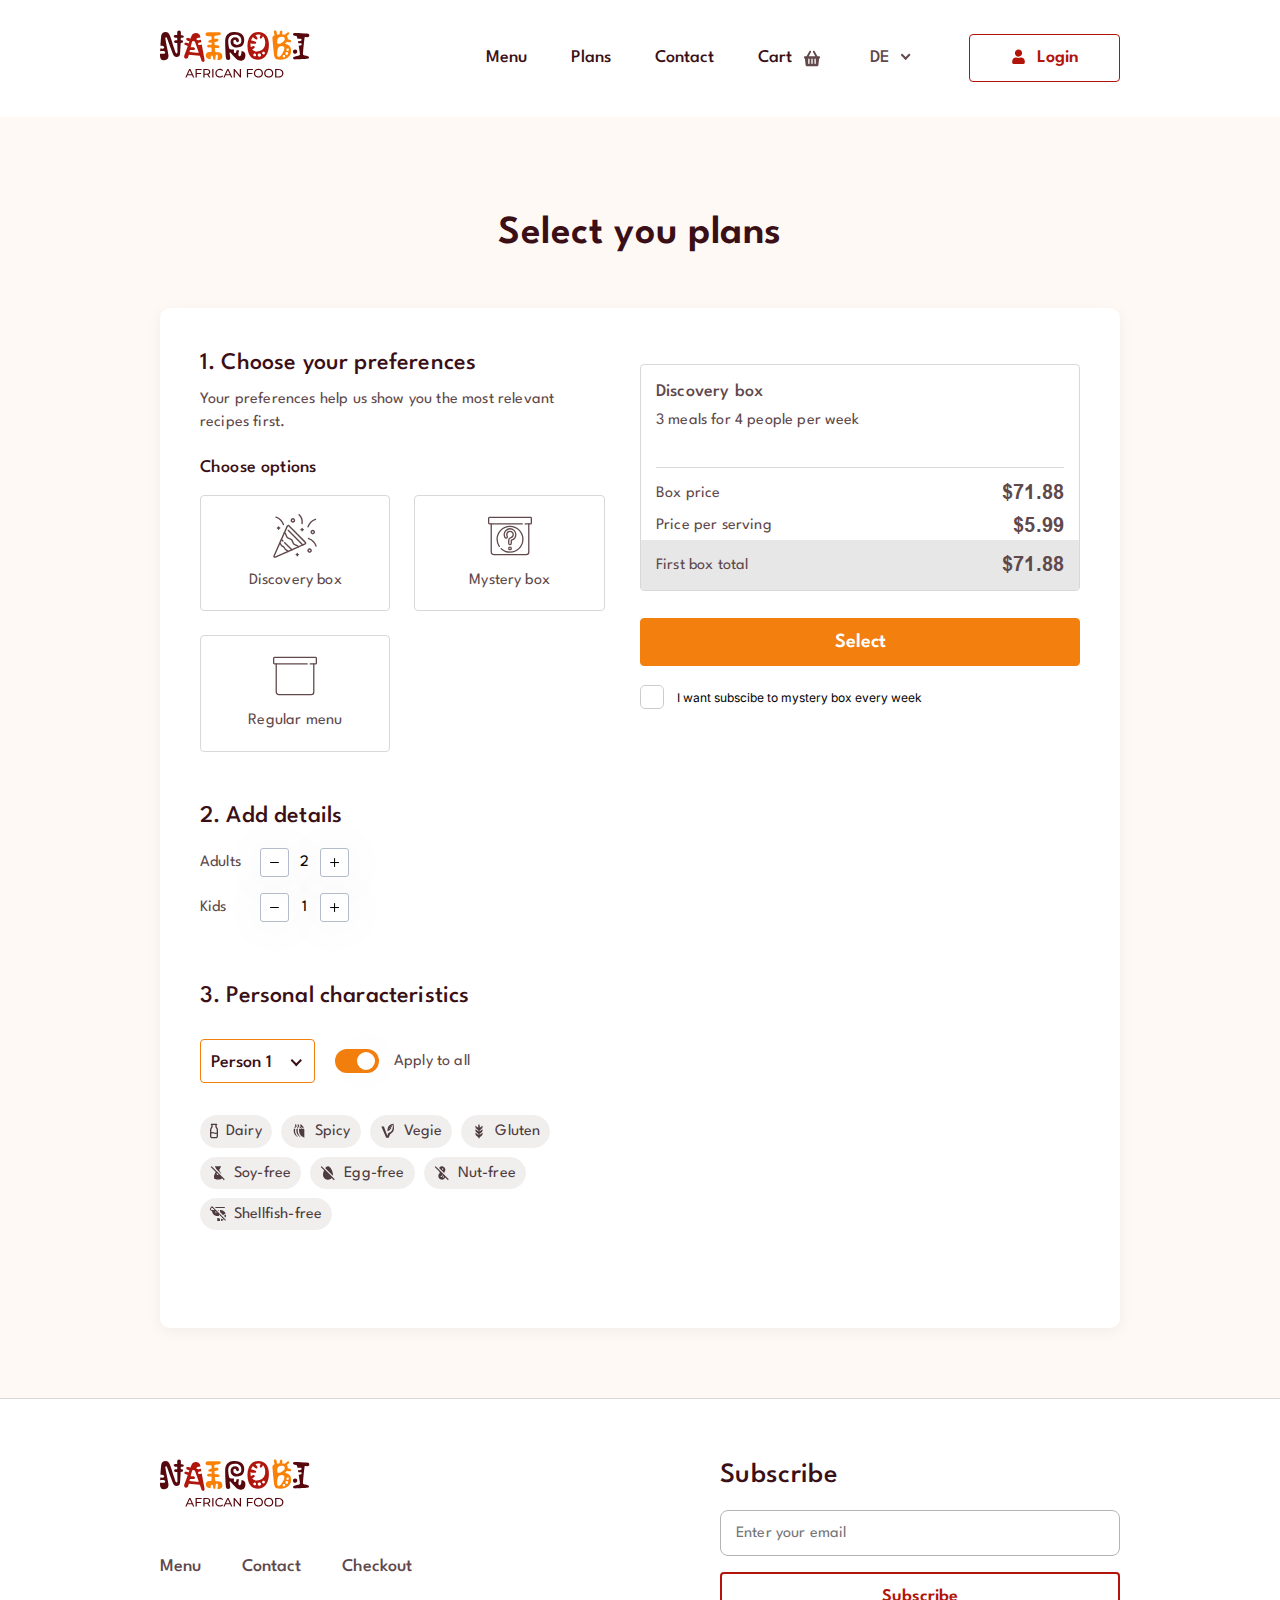
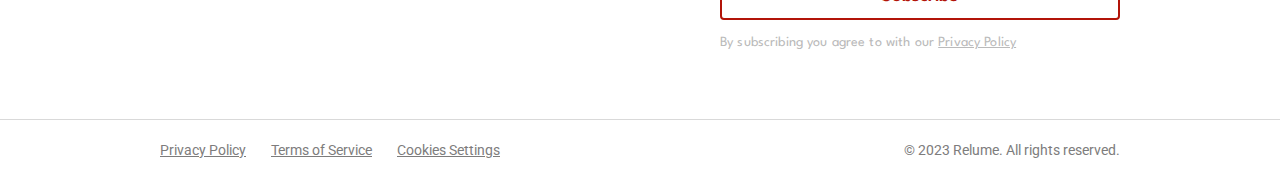
==== commit 047bd8d8: "fix" ====
--- a/index.html
+++ b/index.html
@@ -17,6 +17,7 @@
 	<link rel="stylesheet" href="css/jquery.fancybox.min.css"/>
 	<link rel="stylesheet" type="text/css" href="css/nice-select.css"/>
 	<link rel="stylesheet" type="text/css" href="css/swiper.min.css"/>
+	<link rel="stylesheet" type="text/css" href="css/air-datepicker.css"/>
 	<link rel="stylesheet" type="text/css" href="css/styles.css"/>
 	<link rel="stylesheet" type="text/css" href="css/responsive.css"/>
 	
@@ -72,6 +73,16 @@
 					<li><a href="#">Contact</a></li>
 					<li><a href="#">Cart <img src="img/icon-7.svg" alt=""></a></li>
 				</ul>
+				<div class="lang-wrap">
+					<div class="nice-select" tabindex="0">
+						<span class="current">DE</span>
+						<ul class="list">
+							<li data-value="0" class="option focus"><a href="#">FR</a></li>
+							<li data-value="1" class="option selected"><a href="#">DE</a></li>
+							<li data-value="2" class="option"><a href="#">EN</a></li>
+						</ul>
+					</div>
+				</div>
 				<div class="btn-wrap">
 					<a href="#" class="btn-default btn-border-red"><img src="img/icon-8.svg" alt="">Login</a>
 				</div>
@@ -310,6 +321,7 @@
 	<script src="js/swiper.js"></script>
 	<script src="js/jquery.fancybox.min.js"></script>
 	<script src="js/jquery.nice-select.min.js"></script>
+	<script src="js/air-datepicker.js"></script>
 	<script src="js/script.js"></script>
 </body>
 </html>--- a/css/air-datepicker.css
+++ b/css/air-datepicker.css
@@ -0,0 +1,18 @@
+.air-datepicker-cell.-day-.-other-month-,.air-datepicker-cell.-year-.-other-decade-{color:var(--adp-color-other-month)}.air-datepicker-cell.-day-.-other-month-:hover,.air-datepicker-cell.-year-.-other-decade-:hover{color:var(--adp-color-other-month-hover)}.-disabled-.-focus-.air-datepicker-cell.-day-.-other-month-,.-disabled-.-focus-.air-datepicker-cell.-year-.-other-decade-{color:var(--adp-color-other-month)}.-selected-.air-datepicker-cell.-day-.-other-month-,.-selected-.air-datepicker-cell.-year-.-other-decade-{color:#fff;background:var(--adp-background-color-selected-other-month)}.-selected-.-focus-.air-datepicker-cell.-day-.-other-month-,.-selected-.-focus-.air-datepicker-cell.-year-.-other-decade-{background:var(--adp-background-color-selected-other-month-focused)}.-in-range-.air-datepicker-cell.-day-.-other-month-,.-in-range-.air-datepicker-cell.-year-.-other-decade-{background-color:var(--adp-background-color-in-range);color:var(--adp-color)}.-in-range-.-focus-.air-datepicker-cell.-day-.-other-month-,.-in-range-.-focus-.air-datepicker-cell.-year-.-other-decade-{background-color:var(--adp-background-color-in-range-focused)}.air-datepicker-cell.-day-.-other-month-:empty,.air-datepicker-cell.-year-.-other-decade-:empty{background:none;border:none}.air-datepicker-cell{border-radius:var(--adp-cell-border-radius);box-sizing:border-box;cursor:pointer;display:flex;position:relative;align-items:center;justify-content:center;z-index:1}.air-datepicker-cell.-focus-{background:var(--adp-background-color-hover)}.air-datepicker-cell.-current-{color:var(--adp-color-current-date)}.air-datepicker-cell.-current-.-focus-{color:var(--adp-color)}.air-datepicker-cell.-current-.-in-range-{color:var(--adp-color-current-date)}.air-datepicker-cell.-disabled-{cursor:default;color:var(--adp-color-disabled)}.air-datepicker-cell.-disabled-.-focus-{color:var(--adp-color-disabled)}.air-datepicker-cell.-disabled-.-in-range-{color:var(--adp-color-disabled-in-range)}.air-datepicker-cell.-disabled-.-current-.-focus-{color:var(--adp-color-disabled)}.air-datepicker-cell.-in-range-{background:var(--adp-cell-background-color-in-range);border-radius:0}.air-datepicker-cell.-in-range-:hover{background:var(--adp-cell-background-color-in-range-hover)}.air-datepicker-cell.-range-from-{border:1px solid var(--adp-cell-border-color-in-range);background-color:var(--adp-cell-background-color-in-range);border-radius:var(--adp-cell-border-radius) 0 0 var(--adp-cell-border-radius)}.air-datepicker-cell.-range-to-{border:1px solid var(--adp-cell-border-color-in-range);background-color:var(--adp-cell-background-color-in-range);border-radius:0 var(--adp-cell-border-radius) var(--adp-cell-border-radius) 0}.air-datepicker-cell.-range-to-.-range-from-{border-radius:var(--adp-cell-border-radius)}.air-datepicker-cell.-selected-{color:#fff;border:none;background:var(--adp-cell-background-color-selected)}.air-datepicker-cell.-selected-.-current-{color:#fff;background:var(--adp-cell-background-color-selected)}.air-datepicker-cell.-selected-.-focus-{background:var(--adp-cell-background-color-selected-hover)}
+
+.air-datepicker-body{transition:all var(--adp-transition-duration) var(--adp-transition-ease)}.air-datepicker-body.-hidden-{display:none}.air-datepicker-body--day-names{display:grid;grid-template-columns:repeat(7, var(--adp-day-cell-width));margin:8px 0 3px}.air-datepicker-body--day-name{color:var(--adp-day-name-color);display:flex;align-items:center;justify-content:center;flex:1;text-align:center;text-transform:uppercase;font-size:.8em}.air-datepicker-body--day-name.-clickable-{cursor:pointer}.air-datepicker-body--day-name.-clickable-:hover{color:var(--adp-day-name-color-hover)}.air-datepicker-body--cells{display:grid}.air-datepicker-body--cells.-days-{grid-template-columns:repeat(7, var(--adp-day-cell-width));grid-auto-rows:var(--adp-day-cell-height)}.air-datepicker-body--cells.-months-{grid-template-columns:repeat(3, 1fr);grid-auto-rows:var(--adp-month-cell-height)}.air-datepicker-body--cells.-years-{grid-template-columns:repeat(4, 1fr);grid-auto-rows:var(--adp-year-cell-height)}
+
+.air-datepicker-nav{display:flex;justify-content:space-between;border-bottom:1px solid var(--adp-border-color-inner);min-height:var(--adp-nav-height);padding:var(--adp-padding);box-sizing:content-box}.-only-timepicker- .air-datepicker-nav{display:none}.air-datepicker-nav--title,.air-datepicker-nav--action{display:flex;cursor:pointer;align-items:center;justify-content:center}.air-datepicker-nav--action{width:var(--adp-nav-action-size);border-radius:var(--adp-border-radius);-webkit-user-select:none;-moz-user-select:none;user-select:none}.air-datepicker-nav--action:hover{background:var(--adp-background-color-hover)}.air-datepicker-nav--action:active{background:var(--adp-background-color-active)}.air-datepicker-nav--action.-disabled-{visibility:hidden}.air-datepicker-nav--action svg{width:32px;height:32px}.air-datepicker-nav--action path{fill:none;stroke:var(--adp-nav-arrow-color);stroke-width:2px}.air-datepicker-nav--title{border-radius:var(--adp-border-radius);padding:0 8px}.air-datepicker-nav--title i{font-style:normal;color:var(--adp-nav-color-secondary);margin-left:.3em}.air-datepicker-nav--title:hover{background:var(--adp-background-color-hover)}.air-datepicker-nav--title:active{background:var(--adp-background-color-active)}.air-datepicker-nav--title.-disabled-{cursor:default;background:none}
+
+.air-datepicker-buttons{display:grid;grid-auto-columns:1fr;grid-auto-flow:column}.air-datepicker-button{display:inline-flex;color:var(--adp-btn-color);border-radius:var(--adp-btn-border-radius);cursor:pointer;height:var(--adp-btn-height);border:none;background:rgba(255,255,255,0)}.air-datepicker-button:hover{color:var(--adp-btn-color-hover);background:var(--adp-btn-background-color-hover)}.air-datepicker-button:focus{color:var(--adp-btn-color-hover);background:var(--adp-btn-background-color-hover);outline:none}.air-datepicker-button:active{background:var(--adp-btn-background-color-active)}.air-datepicker-button span{outline:none;display:flex;align-items:center;justify-content:center;width:100%;height:100%}
+
+.air-datepicker-time{display:grid;grid-template-columns:-webkit-max-content 1fr;grid-template-columns:max-content 1fr;grid-column-gap:12px;align-items:center;position:relative;padding:0 var(--adp-time-padding-inner)}.-only-timepicker- .air-datepicker-time{border-top:none}.air-datepicker-time--current{display:flex;align-items:center;flex:1;font-size:14px;text-align:center}.air-datepicker-time--current-colon{margin:0 2px 3px;line-height:1}.air-datepicker-time--current-hours,.air-datepicker-time--current-minutes{line-height:1;font-size:19px;font-family:"Century Gothic", CenturyGothic, AppleGothic, sans-serif;position:relative;z-index:1}.air-datepicker-time--current-hours:after,.air-datepicker-time--current-minutes:after{content:'';background:var(--adp-background-color-hover);border-radius:var(--adp-border-radius);position:absolute;left:-2px;top:-3px;right:-2px;bottom:-2px;z-index:-1;opacity:0}.air-datepicker-time--current-hours.-focus-:after,.air-datepicker-time--current-minutes.-focus-:after{opacity:1}.air-datepicker-time--current-ampm{text-transform:uppercase;align-self:flex-end;color:var(--adp-time-day-period-color);margin-left:6px;font-size:11px;margin-bottom:1px}.air-datepicker-time--row{display:flex;align-items:center;font-size:11px;height:17px;background:linear-gradient(to right, var(--adp-time-track-color), var(--adp-time-track-color)) left 50%/100% var(--adp-time-track-height) no-repeat}.air-datepicker-time--row:first-child{margin-bottom:4px}.air-datepicker-time--row input[type='range']{background:none;cursor:pointer;flex:1;height:100%;width:100%;padding:0;margin:0;-webkit-appearance:none}.air-datepicker-time--row input[type='range']::-webkit-slider-thumb{-webkit-appearance:none}.air-datepicker-time--row input[type='range']::-ms-tooltip{display:none}.air-datepicker-time--row input[type='range']:hover::-webkit-slider-thumb{border-color:var(--adp-time-track-color-hover)}.air-datepicker-time--row input[type='range']:hover::-moz-range-thumb{border-color:var(--adp-time-track-color-hover)}.air-datepicker-time--row input[type='range']:hover::-ms-thumb{border-color:var(--adp-time-track-color-hover)}.air-datepicker-time--row input[type='range']:focus{outline:none}.air-datepicker-time--row input[type='range']:focus::-webkit-slider-thumb{background:var(--adp-cell-background-color-selected);border-color:var(--adp-cell-background-color-selected)}.air-datepicker-time--row input[type='range']:focus::-moz-range-thumb{background:var(--adp-cell-background-color-selected);border-color:var(--adp-cell-background-color-selected)}.air-datepicker-time--row input[type='range']:focus::-ms-thumb{background:var(--adp-cell-background-color-selected);border-color:var(--adp-cell-background-color-selected)}.air-datepicker-time--row input[type='range']::-webkit-slider-thumb{box-sizing:border-box;height:12px;width:12px;border-radius:3px;border:1px solid var(--adp-time-track-color);background:#fff;cursor:pointer;-webkit-transition:background var(--adp-transition-duration);transition:background var(--adp-transition-duration)}.air-datepicker-time--row input[type='range']::-moz-range-thumb{box-sizing:border-box;height:12px;width:12px;border-radius:3px;border:1px solid var(--adp-time-track-color);background:#fff;cursor:pointer;-moz-transition:background var(--adp-transition-duration);transition:background var(--adp-transition-duration)}.air-datepicker-time--row input[type='range']::-ms-thumb{box-sizing:border-box;height:12px;width:12px;border-radius:3px;border:1px solid var(--adp-time-track-color);background:#fff;cursor:pointer;-ms-transition:background var(--adp-transition-duration);transition:background var(--adp-transition-duration)}.air-datepicker-time--row input[type='range']::-webkit-slider-thumb{margin-top:calc(var(--adp-time-thumb-size) / 2 * -1)}.air-datepicker-time--row input[type='range']::-webkit-slider-runnable-track{border:none;height:var(--adp-time-track-height);cursor:pointer;color:transparent;background:transparent}.air-datepicker-time--row input[type='range']::-moz-range-track{border:none;height:var(--adp-time-track-height);cursor:pointer;color:transparent;background:transparent}.air-datepicker-time--row input[type='range']::-ms-track{border:none;height:var(--adp-time-track-height);cursor:pointer;color:transparent;background:transparent}.air-datepicker-time--row input[type='range']::-ms-fill-lower{background:transparent}.air-datepicker-time--row input[type='range']::-ms-fill-upper{background:transparent}
+
+.air-datepicker{--adp-font-family: -apple-system, BlinkMacSystemFont, "Segoe UI", Roboto, Helvetica, Arial, sans-serif, "Apple Color Emoji", "Segoe UI Emoji", "Segoe UI Symbol";--adp-font-size: 14px;--adp-width: 246px;--adp-z-index: 100;--adp-padding: 4px;--adp-grid-areas:
+    'nav'
+    'body'
+    'timepicker'
+    'buttons';--adp-transition-duration: .3s;--adp-transition-ease: ease-out;--adp-transition-offset: 8px;--adp-background-color: #fff;--adp-background-color-hover: #f0f0f0;--adp-background-color-active: #eaeaea;--adp-background-color-in-range: rgba(92, 196, 239, .1);--adp-background-color-in-range-focused: rgba(92, 196, 239, .2);--adp-background-color-selected-other-month-focused: #8ad5f4;--adp-background-color-selected-other-month: #a2ddf6;--adp-color: #4a4a4a;--adp-color-secondary: #9c9c9c;--adp-accent-color: #4eb5e6;--adp-color-current-date: var(--adp-accent-color);--adp-color-other-month: #dedede;--adp-color-disabled: #aeaeae;--adp-color-disabled-in-range: #939393;--adp-color-other-month-hover: #c5c5c5;--adp-border-color: #dbdbdb;--adp-border-color-inner: #efefef;--adp-border-radius: 4px;--adp-border-color-inline: #d7d7d7;--adp-nav-height: 32px;--adp-nav-arrow-color: var(--adp-color-secondary);--adp-nav-action-size: 32px;--adp-nav-color-secondary: var(--adp-color-secondary);--adp-day-name-color: #ff9a19;--adp-day-name-color-hover: #8ad5f4;--adp-day-cell-width: 1fr;--adp-day-cell-height: 32px;--adp-month-cell-height: 42px;--adp-year-cell-height: 56px;--adp-pointer-size: 10px;--adp-poiner-border-radius: 2px;--adp-pointer-offset: 14px;--adp-cell-border-radius: 4px;--adp-cell-background-color-selected: #5cc4ef;--adp-cell-background-color-selected-hover: #45bced;--adp-cell-background-color-in-range: rgba(92, 196, 239, 0.1);--adp-cell-background-color-in-range-hover: rgba(92, 196, 239, 0.2);--adp-cell-border-color-in-range: var(--adp-cell-background-color-selected);--adp-btn-height: 32px;--adp-btn-color: var(--adp-accent-color);--adp-btn-color-hover: var(--adp-color);--adp-btn-border-radius: var(--adp-border-radius);--adp-btn-background-color-hover: var(--adp-background-color-hover);--adp-btn-background-color-active: var(--adp-background-color-active);--adp-time-track-height: 1px;--adp-time-track-color: #dedede;--adp-time-track-color-hover: #b1b1b1;--adp-time-thumb-size: 12px;--adp-time-padding-inner: 10px;--adp-time-day-period-color: var(--adp-color-secondary);--adp-mobile-font-size: 16px;--adp-mobile-nav-height: 40px;--adp-mobile-width: 320px;--adp-mobile-day-cell-height: 38px;--adp-mobile-month-cell-height: 48px;--adp-mobile-year-cell-height: 64px}.air-datepicker-overlay{--adp-overlay-background-color: rgba(0, 0, 0, .3);--adp-overlay-transition-duration: .3s;--adp-overlay-transition-ease: ease-out;--adp-overlay-z-index: 99}
+
+.air-datepicker{background:var(--adp-background-color);border:1px solid var(--adp-border-color);box-shadow:0 4px 12px rgba(0,0,0,0.15);border-radius:var(--adp-border-radius);box-sizing:content-box;display:grid;grid-template-columns:1fr;grid-template-rows:repeat(4, -webkit-max-content);grid-template-rows:repeat(4, max-content);grid-template-areas:var(--adp-grid-areas);font-family:var(--adp-font-family),sans-serif;font-size:var(--adp-font-size);color:var(--adp-color);width:var(--adp-width);position:absolute;transition:opacity var(--adp-transition-duration) var(--adp-transition-ease),transform var(--adp-transition-duration) var(--adp-transition-ease);z-index:var(--adp-z-index)}.air-datepicker:not(.-custom-position-){opacity:0}.air-datepicker.-from-top-{transform:translateY(calc(var(--adp-transition-offset) * -1))}.air-datepicker.-from-right-{transform:translateX(var(--adp-transition-offset))}.air-datepicker.-from-bottom-{transform:translateY(var(--adp-transition-offset))}.air-datepicker.-from-left-{transform:translateX(calc(var(--adp-transition-offset) * -1))}.air-datepicker.-active-:not(.-custom-position-){transform:translate(0, 0);opacity:1}.air-datepicker.-active-.-custom-position-{transition:none}.air-datepicker.-inline-{border-color:var(--adp-border-color-inline);box-shadow:none;position:static;left:auto;right:auto;opacity:1;transform:none}.air-datepicker.-inline- .air-datepicker--pointer{display:none}.air-datepicker.-is-mobile-{--adp-font-size: var(--adp-mobile-font-size);--adp-day-cell-height: var(--adp-mobile-day-cell-height);--adp-month-cell-height: var(--adp-mobile-month-cell-height);--adp-year-cell-height: var(--adp-mobile-year-cell-height);--adp-nav-height: var(--adp-mobile-nav-height);--adp-nav-action-size: var(--adp-mobile-nav-height);position:fixed;width:var(--adp-mobile-width);border:none}.air-datepicker.-is-mobile- *{-webkit-tap-highlight-color:transparent}.air-datepicker.-is-mobile- .air-datepicker--pointer{display:none}.air-datepicker.-is-mobile-:not(.-custom-position-){transform:translate(-50%, calc(-50% + var(--adp-transition-offset)))}.air-datepicker.-is-mobile-.-active-:not(.-custom-position-){transform:translate(-50%, -50%)}.air-datepicker.-custom-position-{transition:none}.air-datepicker-global-container{position:absolute;left:0;top:0}.air-datepicker--pointer{--pointer-half-size: calc(var(--adp-pointer-size) / 2);position:absolute;width:var(--adp-pointer-size);height:var(--adp-pointer-size);z-index:-1}.air-datepicker--pointer:after{content:'';position:absolute;background:#fff;border-top:1px solid var(--adp-border-color-inline);border-right:1px solid var(--adp-border-color-inline);border-top-right-radius:var(--adp-poiner-border-radius);width:var(--adp-pointer-size);height:var(--adp-pointer-size);box-sizing:border-box}.-top-left- .air-datepicker--pointer,.-top-center- .air-datepicker--pointer,.-top-right- .air-datepicker--pointer,[data-popper-placement^='top'] .air-datepicker--pointer{top:calc(100% - var(--pointer-half-size) + 1px)}.-top-left- .air-datepicker--pointer:after,.-top-center- .air-datepicker--pointer:after,.-top-right- .air-datepicker--pointer:after,[data-popper-placement^='top'] .air-datepicker--pointer:after{transform:rotate(135deg)}.-right-top- .air-datepicker--pointer,.-right-center- .air-datepicker--pointer,.-right-bottom- .air-datepicker--pointer,[data-popper-placement^='right'] .air-datepicker--pointer{right:calc(100% - var(--pointer-half-size) + 1px)}.-right-top- .air-datepicker--pointer:after,.-right-center- .air-datepicker--pointer:after,.-right-bottom- .air-datepicker--pointer:after,[data-popper-placement^='right'] .air-datepicker--pointer:after{transform:rotate(225deg)}.-bottom-left- .air-datepicker--pointer,.-bottom-center- .air-datepicker--pointer,.-bottom-right- .air-datepicker--pointer,[data-popper-placement^='bottom'] .air-datepicker--pointer{bottom:calc(100% - var(--pointer-half-size) + 1px)}.-bottom-left- .air-datepicker--pointer:after,.-bottom-center- .air-datepicker--pointer:after,.-bottom-right- .air-datepicker--pointer:after,[data-popper-placement^='bottom'] .air-datepicker--pointer:after{transform:rotate(315deg)}.-left-top- .air-datepicker--pointer,.-left-center- .air-datepicker--pointer,.-left-bottom- .air-datepicker--pointer,[data-popper-placement^='left'] .air-datepicker--pointer{left:calc(100% - var(--pointer-half-size) + 1px)}.-left-top- .air-datepicker--pointer:after,.-left-center- .air-datepicker--pointer:after,.-left-bottom- .air-datepicker--pointer:after,[data-popper-placement^='left'] .air-datepicker--pointer:after{transform:rotate(45deg)}.-top-left- .air-datepicker--pointer,.-bottom-left- .air-datepicker--pointer{left:var(--adp-pointer-offset)}.-top-right- .air-datepicker--pointer,.-bottom-right- .air-datepicker--pointer{right:var(--adp-pointer-offset)}.-top-center- .air-datepicker--pointer,.-bottom-center- .air-datepicker--pointer{left:calc(50% - var(--adp-pointer-size) / 2)}.-left-top- .air-datepicker--pointer,.-right-top- .air-datepicker--pointer{top:var(--adp-pointer-offset)}.-left-bottom- .air-datepicker--pointer,.-right-bottom- .air-datepicker--pointer{bottom:var(--adp-pointer-offset)}.-left-center- .air-datepicker--pointer,.-right-center- .air-datepicker--pointer{top:calc(50% - var(--adp-pointer-size) / 2)}.air-datepicker--navigation{grid-area:nav}.air-datepicker--content{box-sizing:content-box;padding:var(--adp-padding);grid-area:body}.-only-timepicker- .air-datepicker--content{display:none}.air-datepicker--time{grid-area:timepicker}.air-datepicker--buttons{grid-area:buttons}.air-datepicker--buttons,.air-datepicker--time{padding:var(--adp-padding);border-top:1px solid var(--adp-border-color-inner)}.air-datepicker-overlay{position:fixed;background:var(--adp-overlay-background-color);left:0;top:0;width:0;height:0;opacity:0;transition:opacity var(--adp-overlay-transition-duration) var(--adp-overlay-transition-ease),left 0s,height 0s,width 0s;transition-delay:0s,var(--adp-overlay-transition-duration),var(--adp-overlay-transition-duration),var(--adp-overlay-transition-duration);z-index:var(--adp-overlay-z-index)}.air-datepicker-overlay.-active-{opacity:1;width:100%;height:100%;transition:opacity var(--adp-overlay-transition-duration) var(--adp-overlay-transition-ease),height 0s,width 0s}
+
--- a/css/styles.css
+++ b/css/styles.css
@@ -258,9 +258,9 @@
 
 /*--------------------------------END-HEADER----------------------------------*/
 /*----------------------------CHOOSE-BLOCK----------------------------*/
-h1, h2 {
+.content-width h1, .content-width h2 {
+  text-align: center;
   color: #3A1016;
-  text-align: center;
   font-size: 64px;
   font-style: normal;
   font-weight: 600;
@@ -887,6 +887,24 @@
     .top-line .nav-list li.current .number .check img {
       display: none; }
 
+.menu-responsive .nav-list li.current .number {
+  font-size: 0;
+  background: #fff;
+  z-index: 1111; }
+  .menu-responsive .nav-list li.current .number .check {
+    display: block;
+    width: 100%;
+    height: 100%;
+    background: #fff;
+    border: 5px solid #F27F0E;
+    z-index: 1111;
+    position: absolute;
+    top: 0;
+    left: 0;
+    border-radius: 100%; }
+    .menu-responsive .nav-list li.current .number .check img {
+      display: none; }
+
 .top-line .nav-list li.complete .number:after {
   background: #F27F0E; }
 
@@ -1005,6 +1023,663 @@
 header .lang-wrap {
   margin-left: 30px; }
 
+.nice-select .option {
+  position: relative;
+  overflow: hidden; }
+  .nice-select .option a:after {
+    position: absolute;
+    top: -50px;
+    left: -50px;
+    bottom: -50px;
+    right: -50px;
+    content: '';
+    display: block; }
+
 /*------------------------END-PAGE-LOGIN---------------------------*/
-
+/*-------------------------PAGE-CATALOG---------------------------*/
+.breadcrumb {
+  margin-bottom: 10px;
+  display: -webkit-box;
+  display: -ms-flexbox;
+  display: flex;
+  -webkit-box-align: center;
+      -ms-flex-align: center;
+          align-items: center; }
+  .breadcrumb li {
+    color: #F27F0E;
+    font-size: 16px;
+    font-style: normal;
+    font-weight: 400;
+    line-height: 140%;
+    /* 22.4px */
+    letter-spacing: 0.16px;
+    display: -webkit-box;
+    display: -ms-flexbox;
+    display: flex;
+    -webkit-box-align: center;
+        -ms-flex-align: center;
+            align-items: center; }
+    .breadcrumb li a {
+      color: #60484B;
+      font-size: 16px;
+      font-style: normal;
+      font-weight: 400;
+      line-height: 140%;
+      /* 22.4px */
+      letter-spacing: 0.16px; }
+      .breadcrumb li a:hover {
+        color: #F27F0E; }
+    .breadcrumb li span {
+      display: inline-block;
+      margin: 0 9px;
+      position: relative;
+      top: 1px; }
+
+.catalog {
+  padding: 25px 0 0;
+  background: #FEF9F5; }
+  .catalog h1 {
+    margin-bottom: 54px; }
+  .catalog .mob-btn {
+    display: none; }
+  .catalog .wrap-content {
+    padding: 50px 0 155px;
+    background: #fff; }
+  .catalog .filter-line {
+    display: -webkit-box;
+    display: -ms-flexbox;
+    display: flex;
+    -webkit-box-pack: justify;
+        -ms-flex-pack: justify;
+            justify-content: space-between;
+    -ms-flex-wrap: wrap;
+        flex-wrap: wrap;
+    margin-bottom: 56px; }
+    .catalog .filter-line .left {
+      width: 55%; }
+    .catalog .filter-line .right {
+      width: 40%;
+      display: -webkit-box;
+      display: -ms-flexbox;
+      display: flex;
+      -webkit-box-pack: end;
+          -ms-flex-pack: end;
+              justify-content: flex-end;
+      position: relative;
+      top: -8px; }
+      .catalog .filter-line .right p {
+        color: #60484B;
+        font-size: 20px;
+        font-style: normal;
+        font-weight: 500;
+        line-height: 130%;
+        margin-right: 16px;
+        height: -webkit-fit-content;
+        height: -moz-fit-content;
+        height: fit-content;
+        position: relative;
+        top: 2px; }
+  .catalog .slider-wrap {
+    position: relative;
+    padding: 0 30px;
+    margin-left: -30px;
+    width: 750px;
+    max-width: 100%; }
+    .catalog .slider-wrap .swiper-button-prev, .catalog .slider-wrap .swiper-button-next {
+      width: 28px;
+      height: 28px;
+      display: -webkit-box;
+      display: -ms-flexbox;
+      display: flex;
+      -webkit-box-pack: center;
+          -ms-flex-pack: center;
+              justify-content: center;
+      -webkit-box-align: center;
+          -ms-flex-align: center;
+              align-items: center;
+      margin-top: -19px;
+      background: #fff; }
+      .catalog .slider-wrap .swiper-button-prev:after, .catalog .slider-wrap .swiper-button-next:after {
+        display: none; }
+    .catalog .slider-wrap .swiper-button-prev img {
+      -webkit-transform: scale(-1, 1);
+              transform: scale(-1, 1); }
+    .catalog .slider-wrap .swiper-button-prev {
+      left: 0; }
+    .catalog .slider-wrap .swiper-button-next {
+      right: 0; }
+    .catalog .slider-wrap .swiper-button-prev.swiper-button-disabled, .catalog .slider-wrap .swiper-button-next.swiper-button-disabled {
+      opacity: 0 !important; }
+  .catalog .title-wrap {
+    display: -webkit-box;
+    display: -ms-flexbox;
+    display: flex;
+    -webkit-box-pack: justify;
+        -ms-flex-pack: justify;
+            justify-content: space-between;
+    -ms-flex-wrap: wrap;
+        flex-wrap: wrap;
+    margin-bottom: 47px; }
+    .catalog .title-wrap .title {
+      color: #3A1016;
+      text-align: center;
+      font-size: 48px;
+      font-style: normal;
+      font-weight: 600;
+      line-height: 120%;
+      /* 57.6px */
+      letter-spacing: 0.48px;
+      margin: 0; }
+    .catalog .title-wrap .link-wrap a {
+      color: #F27F0E;
+      text-align: center;
+      font-size: 24px;
+      font-style: normal;
+      font-weight: 400;
+      line-height: 120%; }
+      .catalog .title-wrap .link-wrap a:hover {
+        opacity: 0.7; }
+  .catalog .content {
+    display: grid;
+    grid-gap: 30px 30px;
+    grid-template-columns: repeat(4, 1fr); }
+  .catalog .item {
+    width: 100%;
+    background: #fff;
+    border-radius: 10px;
+    -webkit-transition: all .4s ease;
+    transition: all .4s ease; }
+    .catalog .item figure {
+      overflow: hidden;
+      border-radius: 10px;
+      height: 260px; }
+      .catalog .item figure img {
+        width: 100%;
+        height: 100%;
+        -o-object-fit: cover;
+           object-fit: cover;
+        -o-object-position: center;
+           object-position: center;
+        -webkit-transition: all .4s ease;
+        transition: all .4s ease; }
+      .catalog .item figure:hover img {
+        -webkit-transform: scale(1.03);
+                transform: scale(1.03); }
+    .catalog .item .text-wrap {
+      padding: 15px 0 0; }
+      .catalog .item .text-wrap .teg {
+        display: -webkit-box;
+        display: -ms-flexbox;
+        display: flex;
+        -ms-flex-wrap: wrap;
+            flex-wrap: wrap;
+        margin-bottom: 7px; }
+        .catalog .item .text-wrap .teg .check-item {
+          display: -webkit-box;
+          display: -ms-flexbox;
+          display: flex;
+          -webkit-transition: all .4s ease;
+          transition: all .4s ease;
+          -webkit-box-align: center;
+          -ms-flex-align: center;
+          align-items: center;
+          width: -webkit-fit-content;
+          width: -moz-fit-content;
+          width: fit-content;
+          border-radius: 50px;
+          background: #F1EEEE;
+          border: 1px solid #F1EEEE;
+          padding: 3px 9px;
+          margin: 0 10px 10px 0; }
+          .catalog .item .text-wrap .teg .check-item .text {
+            color: #4D3B3D;
+            font-size: 16px;
+            font-style: normal;
+            font-weight: 400;
+            line-height: 140%;
+            letter-spacing: 0.16px;
+            display: inline-block;
+            margin-left: 8px;
+            padding-top: 2px; }
+      .catalog .item .text-wrap h6 {
+        margin: 0 0 3px; }
+        .catalog .item .text-wrap h6 a {
+          color: #3A1016;
+          font-size: 24px;
+          font-style: normal;
+          font-weight: 700;
+          line-height: 28px; }
+          .catalog .item .text-wrap h6 a:hover {
+            opacity: 0.7; }
+  .catalog .info-list {
+    margin-bottom: 18px;
+    display: -webkit-box;
+    display: -ms-flexbox;
+    display: flex;
+    -ms-flex-wrap: wrap;
+        flex-wrap: wrap; }
+    .catalog .info-list li {
+      margin: 0 12px 5px 0;
+      padding-right: 12px;
+      position: relative;
+      display: -webkit-box;
+      display: -ms-flexbox;
+      display: flex;
+      -webkit-box-align: center;
+          -ms-flex-align: center;
+              align-items: center;
+      width: -webkit-fit-content;
+      width: -moz-fit-content;
+      width: fit-content; }
+      .catalog .info-list li:after {
+        position: absolute;
+        top: 4px;
+        right: 0;
+        bottom: 6px;
+        content: '';
+        width: 1px;
+        display: block;
+        background: #3A1016; }
+      .catalog .info-list li img {
+        margin-right: 5px;
+        position: relative;
+        top: -2px; }
+  .catalog .nice-select {
+    border: 1px solid #F27F0E;
+    height: 32px;
+    line-height: 30px;
+    font-size: 16px;
+    min-width: 85px; }
+    .catalog .nice-select:after {
+      border-bottom: 1px solid #3A1016;
+      border-right: 1px solid #3A1016; }
+  .catalog .cost-wrap {
+    display: -webkit-box;
+    display: -ms-flexbox;
+    display: flex;
+    -webkit-box-pack: justify;
+        -ms-flex-pack: justify;
+            justify-content: space-between;
+    -webkit-box-align: center;
+        -ms-flex-align: center;
+            align-items: center;
+    margin-bottom: 26px;
+    padding-right: 11px; }
+    .catalog .cost-wrap .cost {
+      color: #F27F0E;
+      font-size: 24px;
+      font-style: normal;
+      font-weight: 600;
+      line-height: 28px; }
+    .catalog .cost-wrap .input-number {
+      width: 89px;
+      display: -webkit-box;
+      display: -ms-flexbox;
+      display: flex;
+      -webkit-box-pack: justify;
+          -ms-flex-pack: justify;
+              justify-content: space-between;
+      -webkit-box-orient: horizontal;
+      -webkit-box-direction: reverse;
+          -ms-flex-direction: row-reverse;
+              flex-direction: row-reverse; }
+      .catalog .cost-wrap .input-number .btn-count {
+        width: 29px;
+        height: 29px;
+        display: -webkit-box;
+        display: -ms-flexbox;
+        display: flex;
+        -webkit-box-pack: center;
+            -ms-flex-pack: center;
+                justify-content: center;
+        -webkit-box-align: center;
+            -ms-flex-align: center;
+                align-items: center;
+        border-radius: 3px;
+        border: 1px solid #B2BCCA;
+        -webkit-box-shadow: 0px 2px 40px 0px rgba(133, 133, 133, 0.08);
+                box-shadow: 0px 2px 40px 0px rgba(133, 133, 133, 0.08);
+        cursor: pointer; }
+      .catalog .cost-wrap .input-number input {
+        text-align: center;
+        height: 29px;
+        line-height: 30px;
+        background: transparent;
+        border: none;
+        width: 29px; }
+  .catalog .btn-default {
+    padding: 0 25px; }
+    .catalog .btn-default img {
+      margin-right: 10px;
+      position: relative;
+      top: 2px; }
+  .catalog .content + .title-wrap {
+    margin-top: 102px; }
+
+.filter {
+  width: 100%;
+  margin-bottom: 15px; }
+
+.filter-slider .swiper-slide {
+  width: -webkit-fit-content;
+  width: -moz-fit-content;
+  width: fit-content;
+  display: inline-block;
+  position: relative; }
+  .filter-slider .swiper-slide label {
+    position: relative;
+    display: inline-block;
+    color: #60484B;
+    font-size: 20px;
+    font-style: normal;
+    font-weight: 400;
+    line-height: normal;
+    padding-bottom: 10px; }
+    .filter-slider .swiper-slide label:after {
+      bottom: 0;
+      position: absolute;
+      left: 0;
+      width: 100%;
+      content: '';
+      height: 1px;
+      background: #F27F0E;
+      -webkit-transition: all .4s ease;
+      transition: all .4s ease;
+      -webkit-transform: scaleX(0);
+              transform: scaleX(0);
+      display: block; }
+  .filter-slider .swiper-slide input {
+    position: absolute;
+    top: 0;
+    left: 0;
+    right: 0;
+    bottom: 0;
+    z-index: 2;
+    cursor: pointer;
+    opacity: 0; }
+  .filter-slider .swiper-slide input:checked + label:after {
+    -webkit-transform: scaleX(1);
+            transform: scaleX(1); }
+  .filter-slider .swiper-slide input:hover + label:after {
+    -webkit-transform: scaleX(1);
+            transform: scaleX(1); }
+
+section .nice-select .list {
+  border-radius: 4px;
+  border: 1px solid #F1EEEE;
+  background: #FFF;
+  -webkit-box-shadow: 0px 4px 16px 0px rgba(0, 0, 0, 0.03);
+          box-shadow: 0px 4px 16px 0px rgba(0, 0, 0, 0.03);
+  padding: 8px; }
+
+section .nice-select .option:hover, section .nice-select .option.focus, section .nice-select .option.selected.focus {
+  background-color: #f6f6f6; }
+
+section .nice-select .option {
+  color: #60484B;
+  font-size: 16px;
+  font-style: normal;
+  font-weight: 400;
+  letter-spacing: 0.16px;
+  height: 38px;
+  line-height: 38px;
+  padding: 1px 8px 0; }
+
+.bg-info {
+  position: relative;
+  padding: 93px 0 95px;
+  margin-bottom: -1px;
+  z-index: 2; }
+  .bg-info .bg img {
+    width: 100%;
+    height: 100%;
+    -o-object-fit: cover;
+       object-fit: cover;
+    -o-object-position: center;
+       object-position: center; }
+  .bg-info .bg .mob {
+    display: none; }
+  .bg-info .content {
+    display: -webkit-box;
+    display: -ms-flexbox;
+    display: flex;
+    -webkit-box-orient: vertical;
+    -webkit-box-direction: normal;
+        -ms-flex-direction: column;
+            flex-direction: column;
+    -webkit-box-pack: center;
+        -ms-flex-pack: center;
+            justify-content: center;
+    -webkit-box-align: center;
+        -ms-flex-align: center;
+            align-items: center;
+    width: 730px;
+    max-width: 100%;
+    margin: auto; }
+  .bg-info .title {
+    color: #FFF;
+    text-align: center;
+    font-size: 57px;
+    font-style: normal;
+    font-weight: 800;
+    line-height: 97.5%;
+    margin-bottom: 53px; }
+  .bg-info .btn-default {
+    padding: 0 25px;
+    min-width: 182px;
+    font-size: 18px; }
+
+.bg {
+  position: absolute;
+  top: 0;
+  left: 0;
+  right: 0;
+  bottom: 0;
+  overflow: hidden; }
+
+.bg + .content-width {
+  position: relative;
+  z-index: 2; }
+
+.btn-red {
+  background: #B21409;
+  color: #fff; }
+  .btn-red:hover {
+    background: #881208; }
+
+.catalog .title-wrap .link-wrap {
+  height: -webkit-fit-content;
+  height: -moz-fit-content;
+  height: fit-content; }
+
+.popup-img-text {
+  width: 960px;
+  padding: 0; }
+  .popup-img-text .popup-main {
+    display: -webkit-box;
+    display: -ms-flexbox;
+    display: flex;
+    -webkit-box-pack: justify;
+        -ms-flex-pack: justify;
+            justify-content: space-between;
+    -ms-flex-wrap: wrap;
+        flex-wrap: wrap; }
+  .popup-img-text figure {
+    width: calc(50% + 10px);
+    height: 570px; }
+    .popup-img-text figure img {
+      width: 100%;
+      height: 100%;
+      -o-object-fit: cover;
+         object-fit: cover; }
+  .popup-img-text .text-popup {
+    width: calc(50% - 10px);
+    padding: 25px 30px;
+    background: #fff; }
+    .popup-img-text .text-popup .teg {
+      display: -webkit-box;
+      display: -ms-flexbox;
+      display: flex;
+      -ms-flex-wrap: wrap;
+          flex-wrap: wrap;
+      margin-bottom: 7px; }
+      .popup-img-text .text-popup .teg .check-item {
+        display: -webkit-box;
+        display: -ms-flexbox;
+        display: flex;
+        -webkit-transition: all .4s ease;
+        transition: all .4s ease;
+        -webkit-box-align: center;
+        -ms-flex-align: center;
+        align-items: center;
+        width: -webkit-fit-content;
+        width: -moz-fit-content;
+        width: fit-content;
+        border-radius: 50px;
+        background: #F1EEEE;
+        border: 1px solid #F1EEEE;
+        padding: 3px 9px;
+        margin: 0 10px 10px 0; }
+        .popup-img-text .text-popup .teg .check-item .text {
+          color: #4D3B3D;
+          font-size: 16px;
+          font-style: normal;
+          font-weight: 400;
+          line-height: 140%;
+          letter-spacing: 0.16px;
+          display: inline-block;
+          margin-left: 8px;
+          padding-top: 2px; }
+    .popup-img-text .text-popup h6 {
+      margin: 0 0 3px;
+      color: #3A1016;
+      font-size: 24px;
+      font-style: normal;
+      font-weight: 700;
+      line-height: 28px; }
+    .popup-img-text .text-popup .info-list {
+      margin-bottom: 18px;
+      padding-bottom: 4px;
+      border-bottom: 1px solid #E7E7E7;
+      display: -webkit-box;
+      display: -ms-flexbox;
+      display: flex;
+      -ms-flex-wrap: wrap;
+          flex-wrap: wrap; }
+      .popup-img-text .text-popup .info-list li {
+        margin: 0 12px 5px 0;
+        padding-right: 12px;
+        position: relative;
+        display: -webkit-box;
+        display: -ms-flexbox;
+        display: flex;
+        -webkit-box-align: center;
+            -ms-flex-align: center;
+                align-items: center;
+        width: -webkit-fit-content;
+        width: -moz-fit-content;
+        width: fit-content; }
+        .popup-img-text .text-popup .info-list li:after {
+          position: absolute;
+          top: 4px;
+          right: 0;
+          bottom: 6px;
+          content: '';
+          width: 1px;
+          display: block;
+          background: #3A1016; }
+        .popup-img-text .text-popup .info-list li img {
+          margin-right: 5px;
+          position: relative;
+          top: -2px; }
+    .popup-img-text .text-popup .text-info p {
+      color: #101010;
+      font-size: 16px;
+      font-style: normal;
+      font-weight: 400;
+      line-height: 140%;
+      /* 22.4px */
+      letter-spacing: 0.16px;
+      margin-bottom: 15px; }
+    .popup-img-text .text-popup .text-info .sub-title {
+      color: #3A1016;
+      font-size: 18px;
+      font-style: normal;
+      font-weight: 700;
+      line-height: 28px;
+      /* 155.556% */
+      text-transform: capitalize;
+      margin-bottom: 7px; }
+
+.fancybox-close-small:after {
+  position: absolute;
+  top: 50%;
+  left: 50%;
+  margin: -12px 0 0 -12px;
+  border-radius: 100%;
+  background: #F1EEEE;
+  content: '';
+  display: block;
+  width: 24px;
+  height: 24px; }
+
+.fancybox-close-small:before {
+  position: absolute;
+  z-index: 2;
+  top: 50%;
+  left: 50%;
+  margin: -12px 0 0 -12px;
+  width: 24px;
+  height: 24px;
+  content: '';
+  background: url("../img/icon-15.svg") no-repeat center;
+  background-size: contain; }
+
+.fancybox-close-small svg {
+  display: none; }
+
+.popup-img-text .text-popup .info-list li:last-child:after {
+  display: none; }
+
+.table-product {
+  width: 275px; }
+  .table-product .table-row {
+    display: -webkit-box;
+    display: -ms-flexbox;
+    display: flex;
+    -webkit-box-pack: justify;
+        -ms-flex-pack: justify;
+            justify-content: space-between;
+    -webkit-box-align: center;
+        -ms-flex-align: center;
+            align-items: center;
+    height: 32px;
+    padding: 0 5px;
+    border-bottom: 1px solid #F0F2F2; }
+  .table-product .data-1 {
+    color: #3A1016;
+    font-size: 12px;
+    font-style: normal;
+    font-weight: 700;
+    line-height: 18px; }
+  .table-product .data-2 {
+    color: #3A1016;
+    font-size: 16px;
+    font-style: normal;
+    font-weight: 400;
+    line-height: 24px;
+    text-align: right; }
+  .table-product .table-head .data-2 {
+    font-size: 16px;
+    font-style: normal;
+    font-weight: 700;
+    line-height: 24px; }
+
+footer .footer-form button {
+  height: 48px;
+  line-height: 46px; }
+
+/*------------------------END-PAGE-CATALOG---------------------------*/
+/*-------------------------PAGE-DELIVERY---------------------------*/
+/*------------------------END-PAGE-DELIVERY---------------------------*/
 /*# sourceMappingURL=styles.css.map */--- a/css/responsive.css
+++ b/css/responsive.css
@@ -1,6 +1,63 @@
 @media (max-width: 1650px) {
   .content-width {
-    width: 1200px; } }
+    width: 1200px; }
+
+  h1, h2 {
+    font-size: 50px; }
+
+  .catalog .item figure {
+    height: 220px; }
+
+  .catalog .title-wrap .title {
+    font-size: 40px; }
+
+  .catalog .item .text-wrap h6 a {
+    font-size: 21px; }
+
+  .bg-info .title {
+    font-size: 50px; }
+
+  .top-line .logo-wrap {
+    width: 150px; }
+    .top-line .logo-wrap img {
+      width: 100%; }
+
+  .top-line {
+    padding: 30px 0; }
+
+  .top-menu > ul li a {
+    font-size: 18px; }
+
+  header .nice-select {
+    font-size: 18px; }
+
+  .top-menu .btn-wrap a {
+    height: 48px;
+    line-height: 46px;
+    padding: 0 40px;
+    font-size: 18px; }
+    .top-menu .btn-wrap a img {
+      -webkit-transform: scale(0.8);
+              transform: scale(0.8); }
+
+  .top-menu > ul li a img {
+    -webkit-transform: scale(0.8);
+            transform: scale(0.8); }
+
+  footer .logo-wrap {
+    width: 150px;
+    margin-bottom: 40px; }
+    footer .logo-wrap img {
+      width: 100%; }
+
+  footer .form-wrap .title {
+    font-size: 28px; }
+
+  footer .footer-menu ul li a {
+    font-size: 18px; }
+
+  footer {
+    padding-top: 60px; } }
 @media (max-width: 1280px) {
   .content-width {
     width: 960px; }
@@ -8,14 +65,23 @@
   .choose-block .content {
     padding: 40px; }
 
-  h1, h2 {
+  .content-width h1, .content-width h2 {
     font-size: 40px; }
 
   .choose-block h1, .choose-block h2 {
     margin-bottom: 50px; }
 
   .top-line .nav-list {
-    padding-right: 0; } }
+    padding-right: 0; }
+
+  .catalog .content {
+    grid-template-columns: repeat(3, 1fr); }
+
+  .catalog .item:nth-child(4) {
+    display: none; }
+
+  .catalog .title-wrap .link-wrap {
+    padding-top: 5px; } }
 @media (max-width: 991px) {
   .content-width {
     width: 720px; }
@@ -82,6 +148,34 @@
     background: transparent;
     -webkit-transition: all .4s ease;
     transition: all .4s ease; }
+    .menu-responsive .nice-select {
+      border: none !important;
+      color: #60484B;
+      font-size: 20px;
+      font-style: normal;
+      font-weight: 500;
+      line-height: 42px;
+      padding-left: 0;
+      float: inherit;
+      display: inline-block; }
+    .menu-responsive .nice-select .option {
+      position: relative; }
+      .menu-responsive .nice-select .option a {
+        display: block; }
+        .menu-responsive .nice-select .option a:after {
+          position: absolute;
+          top: 0;
+          left: 0;
+          right: 0;
+          bottom: 0;
+          content: '';
+          z-index: 10; }
+    .menu-responsive .nice-select:after {
+      border-bottom: 2px solid  #60484B;
+      border-right: 2px solid  #60484B;
+      margin-top: -6px; }
+    .menu-responsive .lang-wrap {
+      margin-bottom: 30px; }
     .menu-responsive .wrap {
       padding: 120px 40px 65px;
       width: 300px;
@@ -233,7 +327,26 @@
     .mob-menu .btn-wrap a img {
       margin-right: 10px;
       position: relative;
-      top: 4px; } }
+      top: 4px; }
+
+  .catalog .content {
+    grid-template-columns: repeat(2, 1fr); }
+
+  .catalog .item:nth-child(4) {
+    display: block; }
+
+  .catalog .filter-line .right {
+    width: 30%; }
+
+  .catalog .filter-line .left {
+    width: 67%; }
+
+  .popup-img-text .text-popup {
+    width: calc(50% + 50px);
+    padding: 25px 25px; }
+
+  .popup-img-text figure {
+    width: calc(50% - 50px); } }
 @media (max-width: 767px) {
   .content-width {
     width: 540px; }
@@ -247,7 +360,65 @@
 
   .login .form-wrap {
     padding: 0;
-    width: 100%; } }
+    width: 100%; }
+
+  .catalog .filter-line .right {
+    display: none; }
+
+  .catalog .filter-line .left {
+    display: none; }
+
+  .catalog .mob-btn {
+    display: -webkit-box;
+    display: -ms-flexbox;
+    display: flex;
+    margin-bottom: 40px; }
+    .catalog .mob-btn a {
+      display: -webkit-box;
+      display: -ms-flexbox;
+      display: flex;
+      -webkit-box-align: center;
+          -ms-flex-align: center;
+              align-items: center;
+      -webkit-box-pack: center;
+          -ms-flex-pack: center;
+              justify-content: center;
+      border-radius: 3px;
+      border: 1px solid  #60484B;
+      height: 60px;
+      line-height: 56px;
+      padding: 2px 25px 0;
+      color: #60484B;
+      font-size: 20px;
+      font-style: normal;
+      font-weight: 500; }
+      .catalog .mob-btn a img {
+        margin-right: 10px;
+        position: relative;
+        top: -2px; }
+    .catalog .mob-btn .btn-img img {
+      margin: 0 0 0 10px; }
+    .catalog .mob-btn a + a {
+      margin-left: 20px; }
+
+  .catalog .filter-line {
+    margin-bottom: 0; }
+
+  .bg-info .bg img {
+    display: none; }
+
+  .bg-info .bg .mob {
+    display: block; }
+
+  .bg-info {
+    padding: 150px 0; }
+
+  .popup-img-text .text-popup {
+    width: 100%; }
+
+  .popup-img-text figure {
+    width: 100%;
+    height: 300px; } }
 @media (max-width: 575px) {
   .content-width {
     width: 100%;
@@ -377,6 +548,60 @@
   .login .form-wrap .input-wrap-submit .btn-default {
     font-size: 16px;
     line-height: 44px;
-    padding-top: 2px; } }
+    padding-top: 2px; }
+
+  .catalog {
+    padding: 30px 0 0; }
+
+  .content-width h1, .content-width h2 {
+    font-size: 44px; }
+
+  .breadcrumb {
+    margin-bottom: 30px; }
+
+  .catalog h1 {
+    margin-bottom: 30px; }
+
+  .catalog .mob-btn a {
+    width: calc(50% - 10px); }
+
+  .catalog .title-wrap .title {
+    font-size: 35px; }
+
+  .catalog .title-wrap .link-wrap a {
+    font-size: 20px; }
+
+  .catalog .mob-btn {
+    margin-bottom: 31px; }
+
+  .catalog .title-wrap .link-wrap {
+    padding-top: 9px; }
+
+  .catalog .title-wrap {
+    margin-bottom: 40px; }
+
+  .catalog .content {
+    grid-template-columns: repeat(1, 1fr); }
+
+  .catalog .item figure {
+    height: 69vw; }
+
+  .catalog .item .text-wrap h6 a {
+    font-size: 24px; }
+
+  .catalog .item:nth-child(3), .catalog .item:nth-child(4) {
+    display: none; }
+
+  .catalog .content + .title-wrap {
+    margin-top: 38px; }
+
+  .catalog .wrap-content {
+    padding: 50px 0 102px; }
+
+  .bg-info .title {
+    font-size: 35px; }
+
+  .bg-info {
+    padding: 243px 0; } }
 
 /*# sourceMappingURL=responsive.css.map */